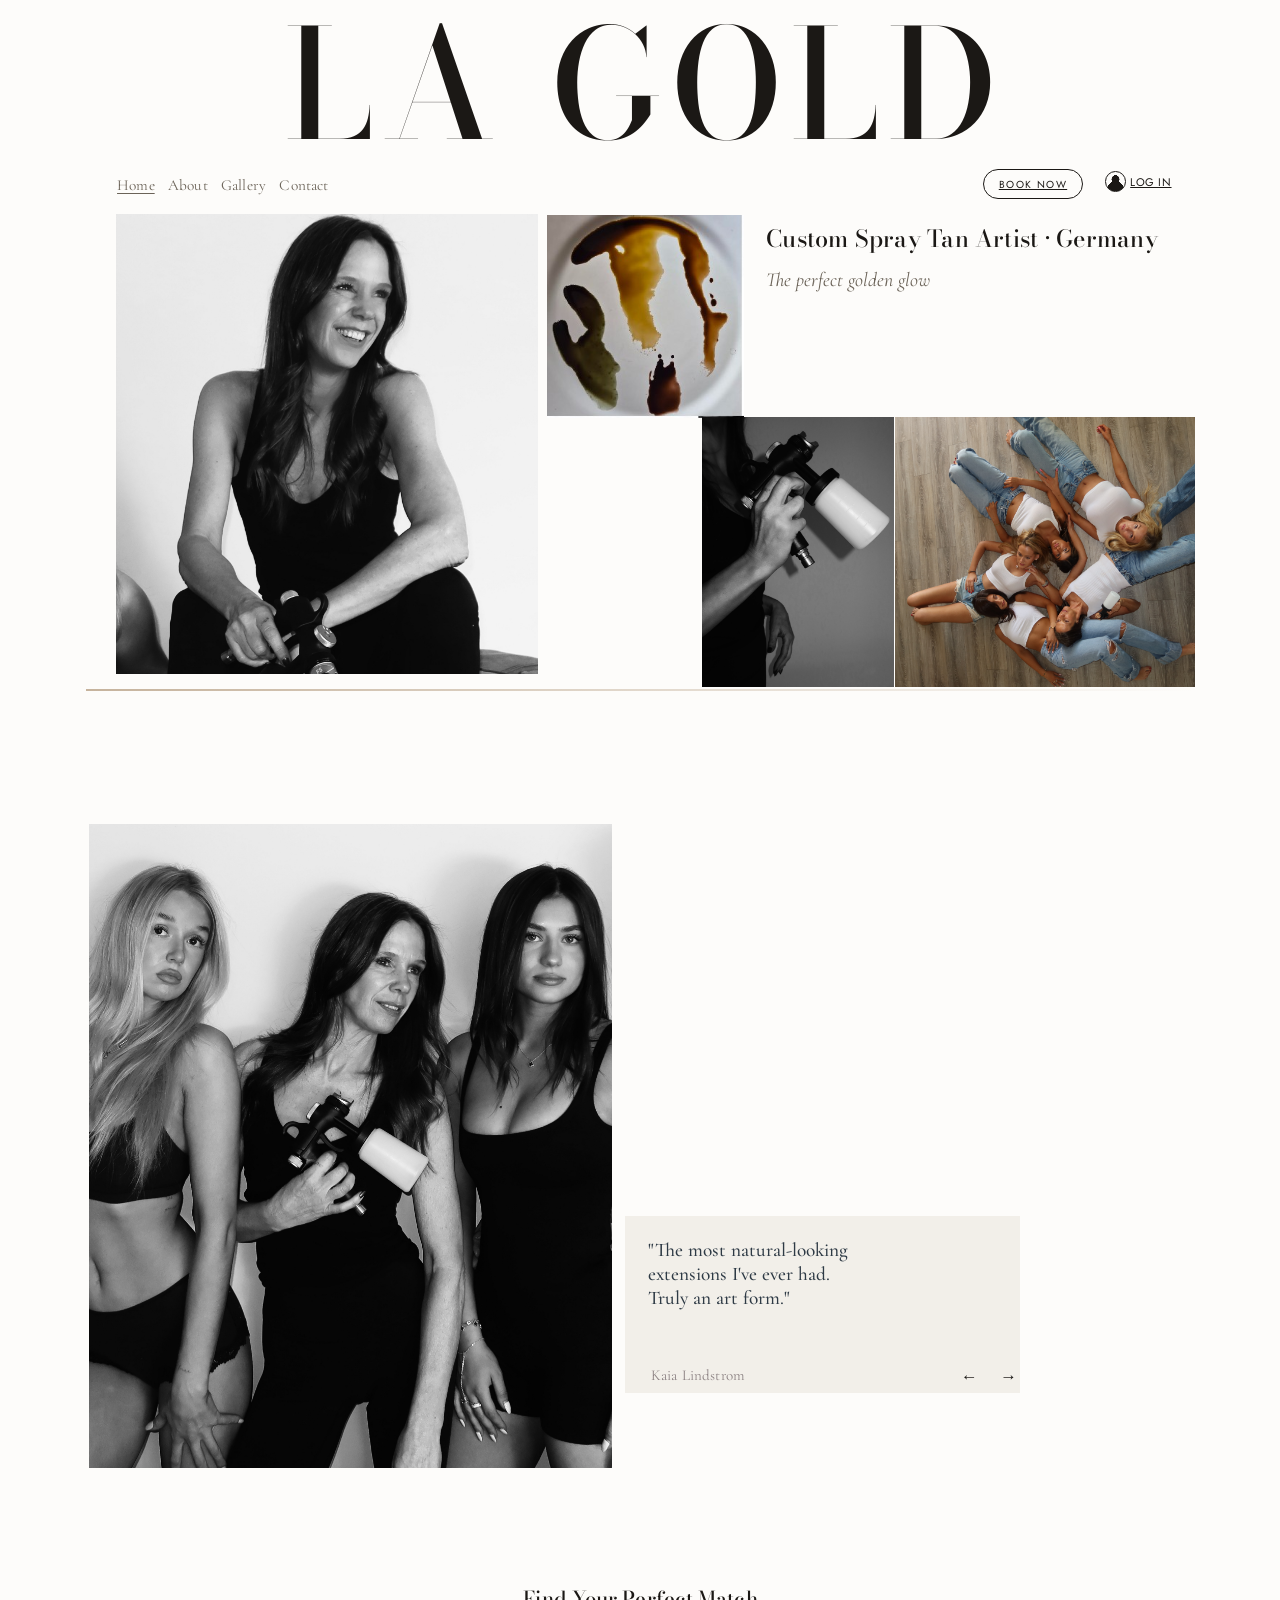
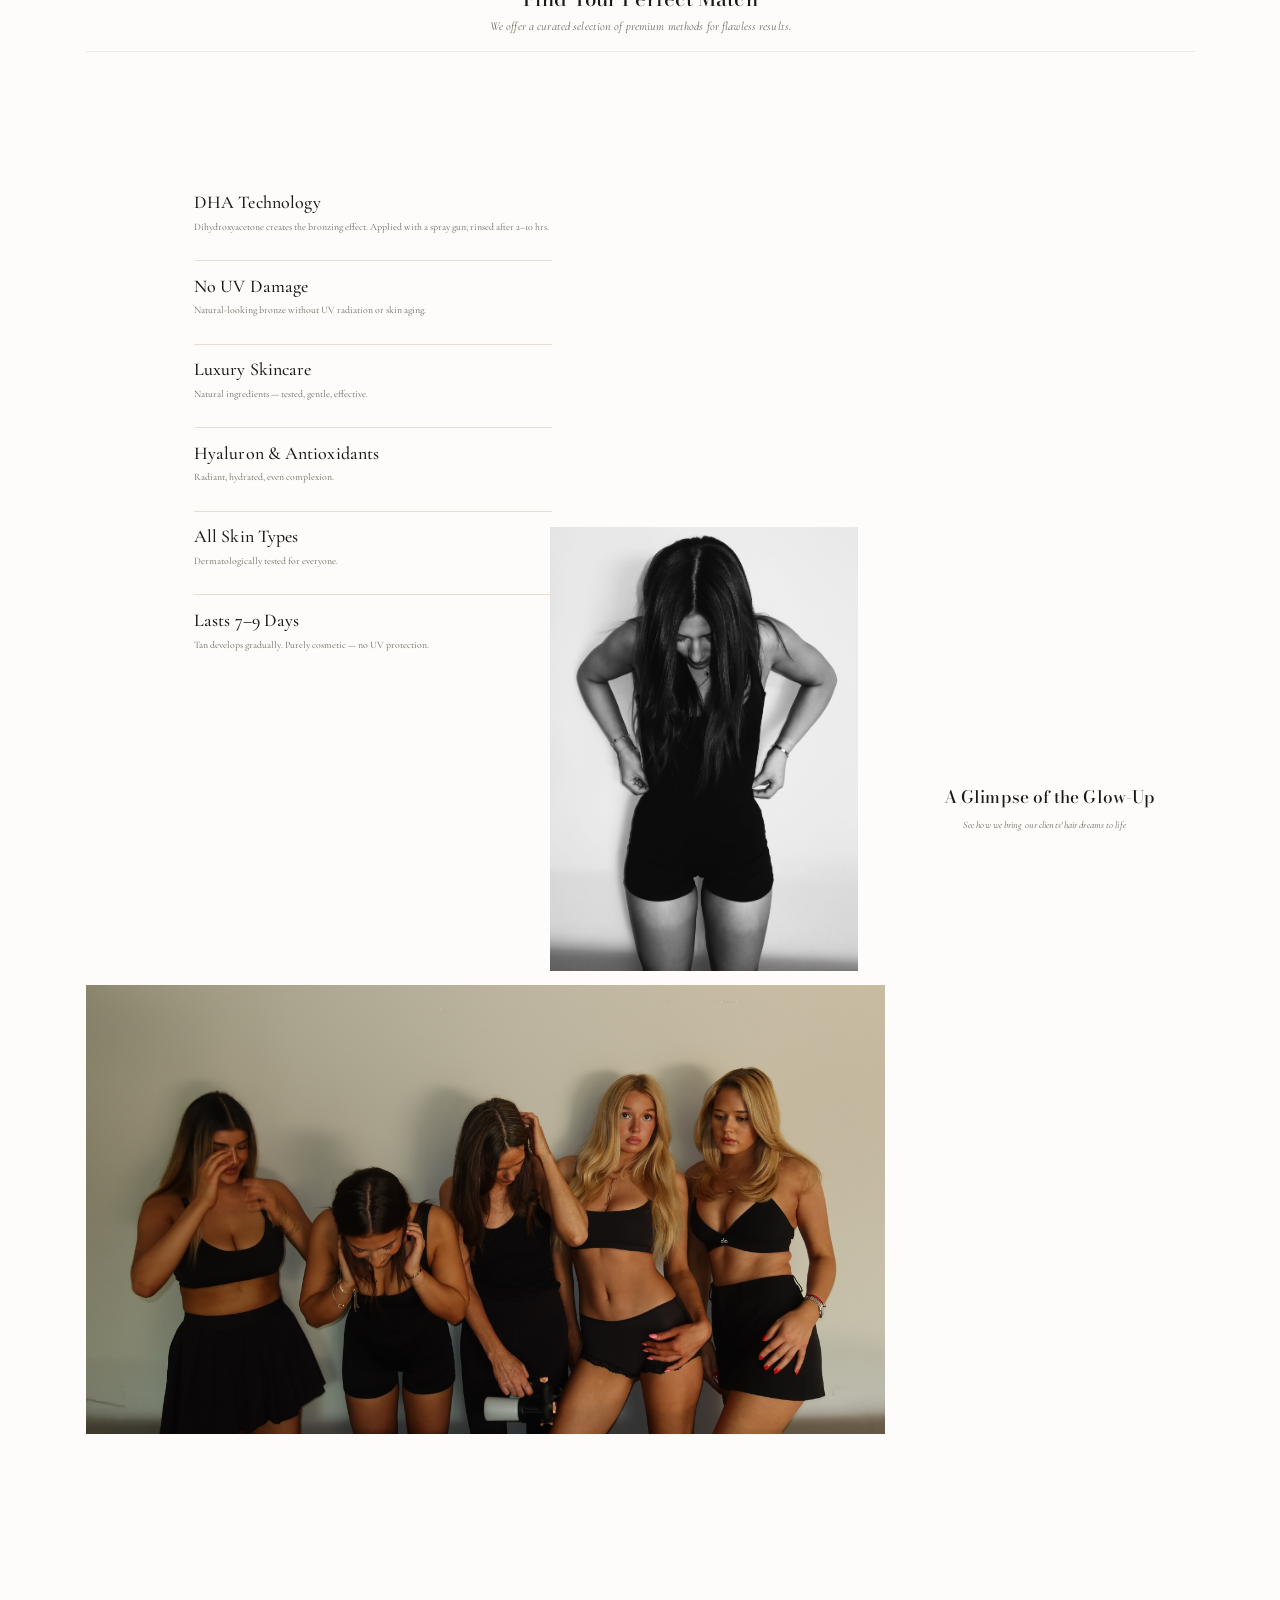
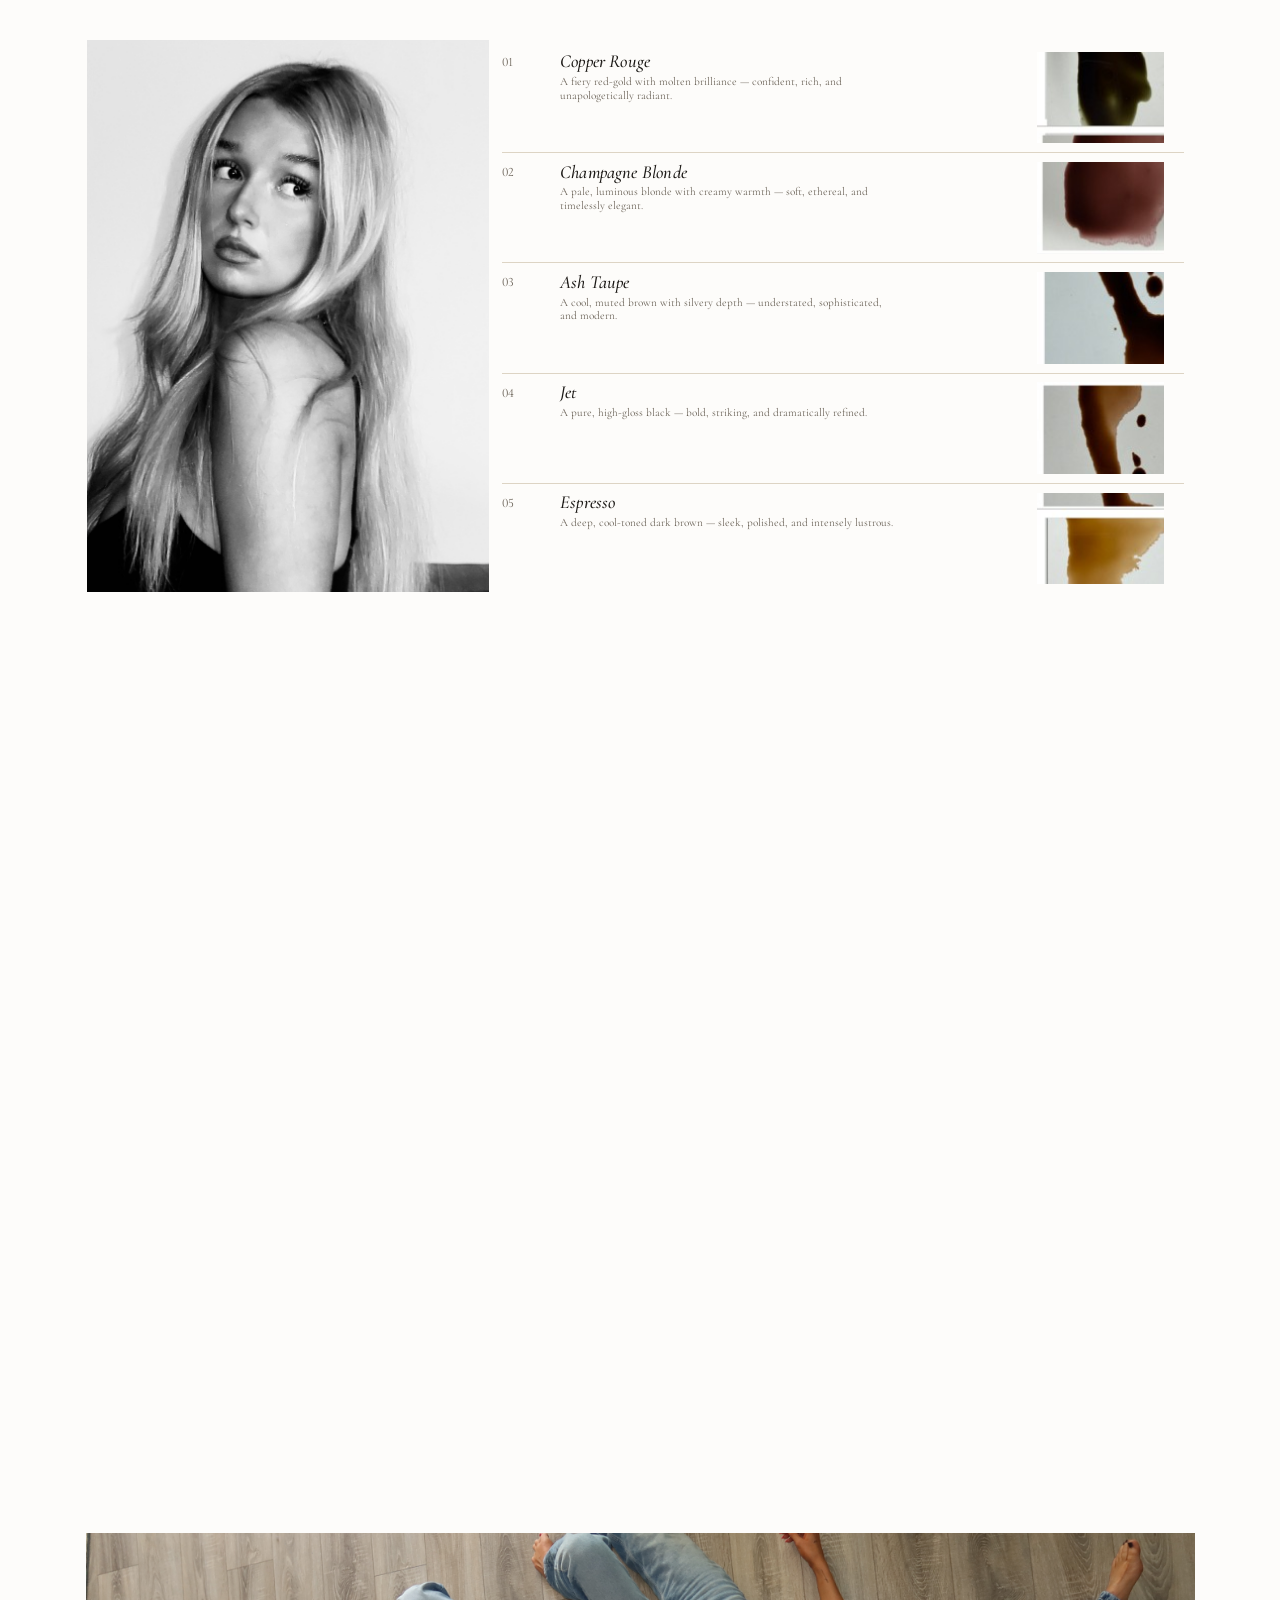
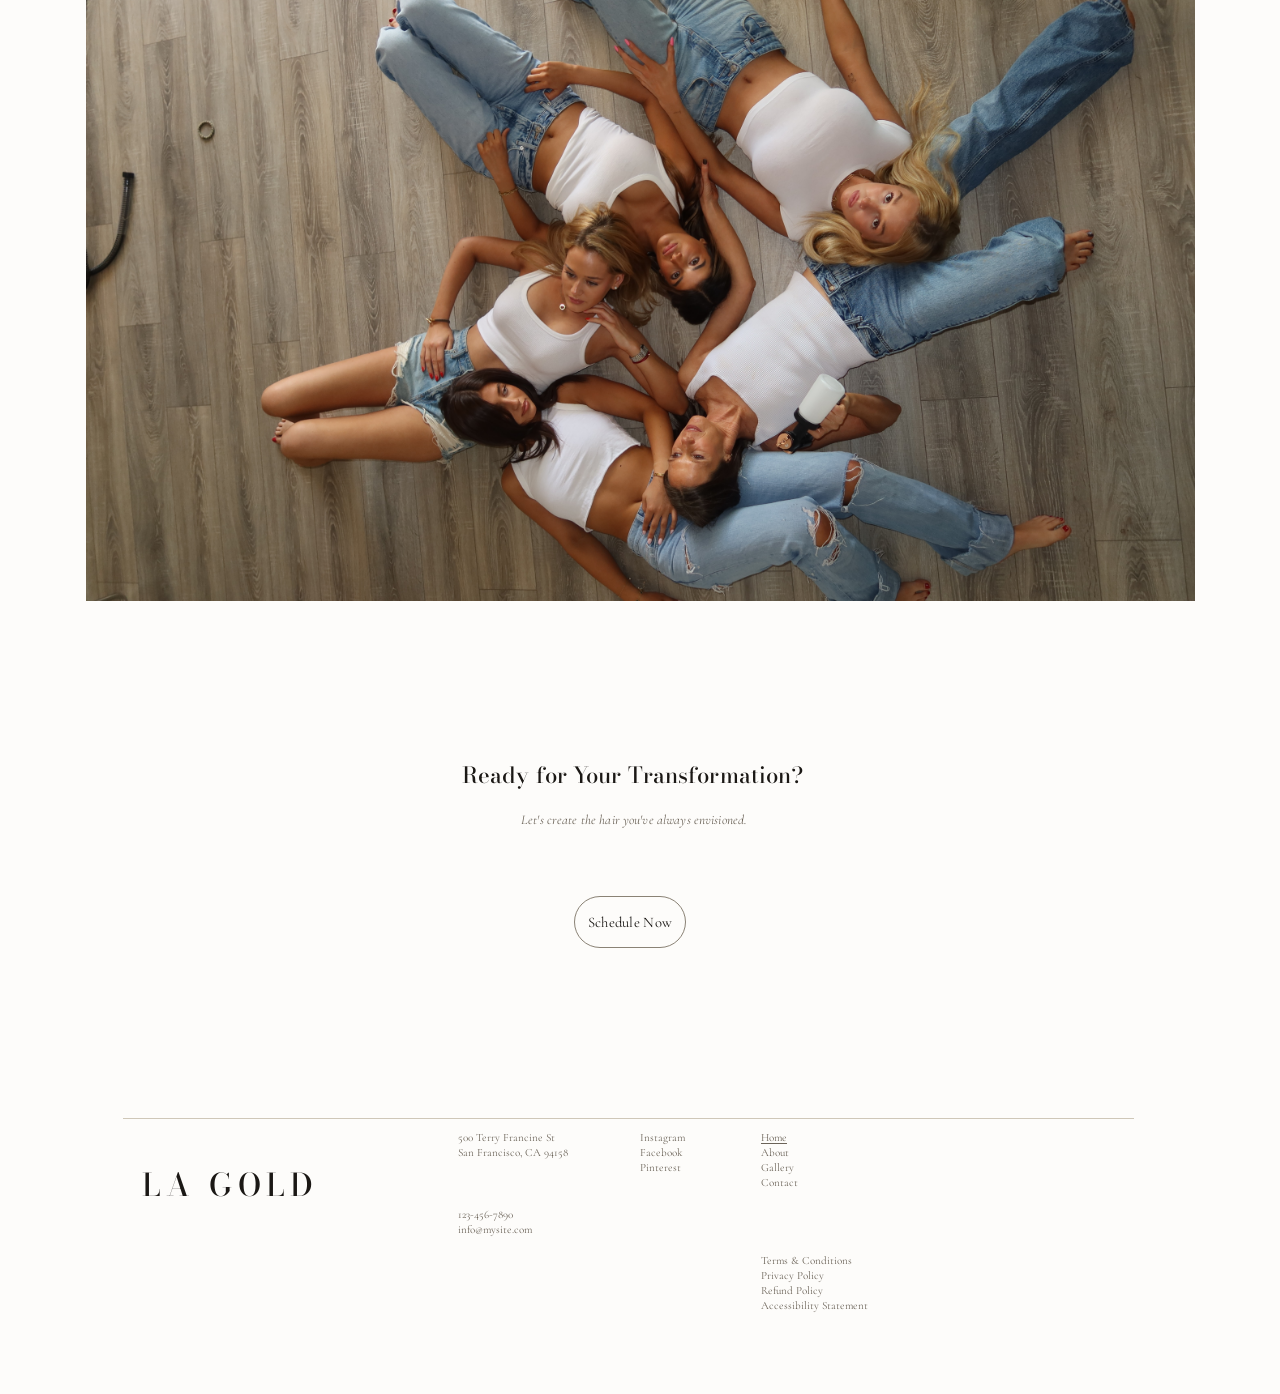
==== alive.html @ d154f18b "Add alive.html: livelier interpretation (scroll reveals, Ken-Burns, hover) Second build output along" ====
<!DOCTYPE html>
<html lang="en">
<head>
  <meta charset="UTF-8" />
  <meta name="viewport" content="width=device-width, initial-scale=1.0" />
  <title>LA GOLD</title>
  <link rel="preconnect" href="https://fonts.googleapis.com" />
  <link rel="preconnect" href="https://fonts.gstatic.com" crossorigin />
  <link href="https://fonts.googleapis.com/css2?family=Bodoni+Moda:ital,opsz,wght@0,6..96,400;0,6..96,500;1,6..96,500&family=Cormorant+Garamond:ital,wght@0,400;0,500;1,400;1,500&family=Jost:wght@300;400&display=swap" rel="stylesheet" />
  <style>
    :root{
      --paper:#fdfcfa; --ink:#1b1815; --ink-soft:#6b6358; --gold-deep:#8f6a3f;
      --rule:#e6ded0; --quote:#2e3a45; --card:#f2efe9;
      --serif:"Cormorant Garamond",Georgia,serif;
      --display:"Bodoni Moda","Didot",Georgia,serif;
      --label:"Jost","Helvetica Neue",Arial,sans-serif;
    }
    *{box-sizing:border-box;margin:0;padding:0;}
    body{ background:var(--paper); color:var(--ink); font-family:var(--serif);
      min-height:100vh; display:flex; flex-direction:column; align-items:center; }

    /* stacking wrappers */
    .screen{ width:100%; display:flex; justify-content:center; }
    .connector{ width:100%; display:flex; justify-content:center; background:var(--paper); }
    .cinner{ position:relative; width:100%; max-width:1109px; container-type:inline-size; }
    .connector .ph{
      position:absolute; display:flex; align-items:center; justify-content:center;
      background:repeating-linear-gradient(135deg,#ece5da 0 14px,#e6ddcf 14px 28px);
      border:1px dashed #bcae97; color:#9a8c74; overflow:hidden;
    }
    .connector .ph span{ font-family:var(--label); text-transform:uppercase; letter-spacing:0.2em;
      font-size:0.85cqw; text-align:center; padding:0.6em; }
    .connector .ph span::before{ content:"\2b21"; display:block; font-size:1.6cqw; margin-bottom:0.4em; color:#c2b49b; }


/* ===== s1 (home2.html) ===== */
#s1{ --paper:#fdfcfa;
      --ink:#1b1815;
      --ink-soft:#6b6358;
      --gold-deep:#8f6a3f;
      --serif:"Cormorant Garamond",Georgia,serif;
      --display:"Bodoni Moda","Didot",Georgia,serif;
      --label:"Jost","Helvetica Neue",Arial,sans-serif; }
#s1 .stage{ position:relative;
      width:100%;
      max-width:1109px;
      aspect-ratio:1109 / 691;
      background:var(--paper);
      container-type:inline-size;
      overflow:hidden; }
#s1 .logo{ position:absolute; top:1.3%; left:0; width:100%;
      text-align:center;
      font-family:var(--display); font-weight:500;
      font-size:13.65cqw; line-height:1; letter-spacing:0.06em; text-indent:0.06em; }
#s1 .nav{ position:absolute; top:25.4%; left:2.80%;
      display:flex; gap:1.2cqw;
      font-family:var(--serif);
      letter-spacing:0.01em; font-size:1.38cqw; color:var(--ink-soft); }
#s1 .nav a{ position:relative; color:inherit; text-decoration:none; }
#s1 .nav a:first-child{ text-decoration:underline; text-underline-offset:3px; }
#s1 .booknow{ position:absolute; left:80.88%; top:24.46%; width:9.02%; height:4.34%;
      display:flex; align-items:center; justify-content:center;
      border:1px solid var(--ink); border-radius:40px;
      font-family:var(--label); text-transform:uppercase; letter-spacing:0.14em;
      font-size:0.92cqw; color:var(--ink); }
#s1 .login{ position:absolute; left:91.88%; top:24.8%;
      display:flex; align-items:center; gap:0.4cqw;
      font-family:var(--label); text-transform:uppercase; letter-spacing:0.05em;
      font-size:1.0cqw; color:var(--ink); }
#s1 .login::before{ content:""; width:1.7cqw; height:1.7cqw; border-radius:50%;
      border:1px solid var(--ink); display:inline-block;
      background:radial-gradient(circle at 50% 38%, var(--ink) 0 26%, transparent 27%),
                 radial-gradient(circle at 50% 95%, var(--ink) 0 42%, transparent 43%); }
#s1 .heading{ position:absolute; left:61.32%; top:32.6%; width:34.99%; }
#s1 .heading h1{ font-family:var(--display); font-weight:500;
      font-size:2.12cqw; line-height:1.2; letter-spacing:0.01em;
      white-space:nowrap; }
#s1 .heading h1 .pin{ color:var(--ink); white-space:nowrap; }
#s1 .heading p{ font-family:var(--serif); font-style:italic; color:var(--ink-soft);
      font-size:1.78cqw; margin-top:1.3cqw; }
#s1 .ph{ position:absolute;
      display:flex; align-items:center; justify-content:center;
      background:repeating-linear-gradient(135deg,#ece5da 0 14px,#e6ddcf 14px 28px);
      border:1px dashed #bcae97; color:#9a8c74; overflow:hidden; }
#s1 .ph span{ font-family:var(--label); text-transform:uppercase; letter-spacing:0.2em;
      font-size:0.85cqw; text-align:center; padding:0.6em; }
#s1 .ph span::before{ content:"⬡"; display:block; font-size:1.6cqw; margin-bottom:0.4em; color:#c2b49b; }
#s1 .p1{ left:2.71%;  top:30.97%; width:38.05%; height:66.57%; }
#s1 .p2{ left:41.57%; top:31.11%; width:17.76%; height:29.38%; }
#s1 .p3{ left:55.55%; top:60.35%; width:17.31%; height:39.07%; }
#s1 .p4{ left:72.95%; top:60.35%; width:27.14%; height:39.07%; }
#s1 .stage::after{ content:""; position:absolute; left:0; right:0; bottom:0; height:2px;
      background:linear-gradient(90deg,var(--gold-deep),transparent);
      opacity:.5; }

/* ===== s2 (reviews.html) ===== */
#s2{ --paper:#fdfcfa;
      --ink:#1b1815;
      --ink-soft:#6b6358;
      --gold-deep:#8f6a3f;
      --quote:#2e3a45;
      --card:#f2efe9;
      --serif:"Cormorant Garamond",Georgia,serif;
      --display:"Bodoni Moda","Didot",Georgia,serif;
      --label:"Jost","Helvetica Neue",Arial,sans-serif; }
#s2 .stage{ position:relative;
      width:100%;
      max-width:1109px;
      aspect-ratio:1109 / 691;
      background:var(--paper);
      container-type:inline-size;
      overflow:hidden; }
#s2 .ph{ position:absolute;
      display:flex; align-items:center; justify-content:center;
      background:repeating-linear-gradient(135deg,#ece5da 0 14px,#e6ddcf 14px 28px);
      border:1px dashed #bcae97; color:#9a8c74; overflow:hidden; }
#s2 .ph span{ font-family:var(--label); text-transform:uppercase; letter-spacing:0.2em;
      font-size:0.85cqw; text-align:center; padding:0.6em; }
#s2 .ph span::before{ content:"⬡"; display:block; font-size:1.6cqw; margin-bottom:0.4em; color:#c2b49b; }
#s2 .pic1{ left:0.271%; top:6.223%; width:47.160%; height:93.198%; }
#s2 .heading{ position:absolute; left:74.752%; top:4.342%; width:20.83%;
      font-family:var(--display); font-weight:500;
      font-size:2.62cqw; line-height:1.02; letter-spacing:0.022em; color:var(--ink); }
#s2 .card{ position:absolute; left:48.602%; top:62.952%; width:35.618%; height:25.615%;
      background:var(--card); }
#s2 .card .quote{ position:absolute; left:5.823%; top:12.994%; width:57.215%;
      font-family:var(--serif); font-weight:500; color:var(--quote);
      font-size:1.74cqw; line-height:1.24; }
#s2 .card .author{ position:absolute; left:6.582%; top:84.746%;
      font-family:var(--serif); color:#8c8283;
      font-size:1.36cqw; letter-spacing:0.01em; }
#s2 .card .arrows{ position:absolute; left:85.063%; top:83.4%; width:14.18%;
      display:flex; justify-content:space-between; align-items:center;
      font-family:var(--label); font-weight:300; color:var(--ink);
      font-size:1.5cqw; }

/* ===== s3 (methods.html) ===== */
#s3{ --paper:#fdfcfa;
      --ink:#1b1815;
      --ink-soft:#6b6358;
      --gold-deep:#8f6a3f;
      --rule:#e6ded0;
      --serif:"Cormorant Garamond",Georgia,serif;
      --display:"Bodoni Moda","Didot",Georgia,serif;
      --label:"Jost","Helvetica Neue",Arial,sans-serif; }
#s3 .stage{ position:relative;
      width:100%;
      max-width:1109px;
      aspect-ratio:1109 / 691;
      background:var(--paper);
      container-type:inline-size;
      overflow:hidden; }
#s3 .title{ position:absolute; left:39.78%; top:4.052%; width:30%;
      text-align:center;
      font-family:var(--display); font-weight:500;
      font-size:1.85cqw; line-height:1; letter-spacing:0.005em; color:var(--ink); white-space:nowrap; }
#s3 .subtitle{ position:absolute; left:41.929%; top:8.394%; width:25.789%;
      text-align:center;
      font-family:var(--serif); font-style:italic; color:var(--ink-soft);
      font-size:1.07cqw; line-height:1; letter-spacing:0.01em; white-space:nowrap; }
#s3 .menu{ position:absolute; left:9.738%; top:20.550%; width:32.282%; height:70.043%;
      display:flex; flex-direction:column; }
#s3 .item{ flex:1; }
#s3 .item + .item{ border-top:1px solid var(--rule); padding-top:1.5cqw; }
#s3 .item h3{ font-family:var(--serif); font-weight:500; color:var(--ink);
      font-size:1.62cqw; line-height:1; letter-spacing:0.005em; }
#s3 .item p{ font-family:var(--serif); color:var(--ink-soft);
      font-size:0.89cqw; line-height:1; margin-top:0.95cqw; white-space:nowrap; }
#s3 .ph{ position:absolute;
      display:flex; align-items:center; justify-content:center;
      background:repeating-linear-gradient(135deg,#ece5da 0 14px,#e6ddcf 14px 28px);
      border:1px dashed #bcae97; color:#9a8c74; overflow:hidden; }
#s3 .ph span{ font-family:var(--label); text-transform:uppercase; letter-spacing:0.2em;
      font-size:0.85cqw; text-align:center; padding:0.6em; }
#s3 .ph span::before{ content:"⬡"; display:block; font-size:1.6cqw; margin-bottom:0.4em; color:#c2b49b; }
#s3 .pic{ left:41.840%; top:68.741%; width:27.773%; height:31.259%; }

/* ===== s4 (glimpse.html) ===== */
#s4{ --paper:#fdfcfa;
      --ink:#1b1815;
      --ink-soft:#6b6358;
      --gold-deep:#8f6a3f;
      --serif:"Cormorant Garamond",Georgia,serif;
      --display:"Bodoni Moda","Didot",Georgia,serif;
      --label:"Jost","Helvetica Neue",Arial,sans-serif; }
#s4 .stage{ position:relative;
      width:100%;
      max-width:1109px;
      aspect-ratio:1109 / 691;
      background:var(--paper);
      container-type:inline-size;
      overflow:hidden; }
#s4 .ph{ position:absolute;
      display:flex; align-items:center; justify-content:center;
      background:repeating-linear-gradient(135deg,#ece5da 0 14px,#e6ddcf 14px 28px);
      border:1px dashed #bcae97; color:#9a8c74; overflow:hidden; }
#s4 .ph span{ font-family:var(--label); text-transform:uppercase; letter-spacing:0.2em;
      font-size:0.85cqw; text-align:center; padding:0.6em; }
#s4 .ph span::before{ content:"⬡"; display:block; font-size:1.6cqw; margin-bottom:0.4em; color:#c2b49b; }
#s4 .pic-top{ left:45.717%; top:0%; width:26.781%; height:32.996%; }
#s4 .pic-big{ left:0%; top:35.022%; width:72.047%; height:64.978%; }
#s4 .title{ position:absolute; left:77.367%; top:6.657%;
      font-family:var(--display); font-weight:500; color:var(--ink);
      font-size:1.55cqw; line-height:1; letter-spacing:0.005em; white-space:nowrap; }
#s4 .subtitle{ position:absolute; left:79.08%; top:11.288%;
      font-family:var(--serif); font-style:italic; color:var(--ink-soft);
      font-size:0.88cqw; line-height:1; letter-spacing:0.01em; white-space:nowrap; }

/* ===== s5 (colors.html) ===== */
#s5{ --paper:#fdfcfa;
      --ink:#1b1815;
      --ink-soft:#6b6358;
      --gold-deep:#8f6a3f;
      --rule:#ddd4c4;
      --serif:"Cormorant Garamond",Georgia,serif;
      --display:"Bodoni Moda","Didot",Georgia,serif;
      --label:"Jost","Helvetica Neue",Arial,sans-serif; }
#s5 .stage{ position:relative;
      width:100%;
      max-width:1109px;
      aspect-ratio:1109 / 691;
      background:var(--paper);
      container-type:inline-size;
      overflow:hidden; }
#s5 .ph{ position:absolute;
      display:flex; align-items:center; justify-content:center;
      background:repeating-linear-gradient(135deg,#ece5da 0 14px,#e6ddcf 14px 28px);
      border:1px dashed #bcae97; color:#9a8c74; overflow:hidden; }
#s5 .ph span{ font-family:var(--label); text-transform:uppercase; letter-spacing:0.2em;
      font-size:0.85cqw; text-align:center; padding:0.6em; }
#s5 .ph span::before{ content:"⬡"; display:block; font-size:1.6cqw; margin-bottom:0.4em; color:#c2b49b; }
#s5 .title{ position:absolute; left:39.78%; top:4.052%; width:30%;
      text-align:center;
      font-family:var(--display); font-weight:500;
      font-size:1.85cqw; line-height:1; letter-spacing:0.005em; color:var(--ink); white-space:nowrap; }
#s5 .subtitle{ position:absolute; left:41.929%; top:8.394%; width:25.789%;
      text-align:center;
      font-family:var(--serif); font-style:italic; color:var(--ink-soft);
      font-size:1.07cqw; line-height:1; letter-spacing:0.01em; white-space:nowrap; }
#s5 .pic1{ left:0.090%; top:15.051%; width:36.249%; height:79.884%; }
#s5 .textblock{ position:absolute; left:37.511%; top:15.485%; width:61.497%; height:79.595%;
      overflow:hidden; }
#s5 .list{ position:absolute; left:0; top:0; width:100%; height:100%;
      display:flex; flex-direction:column; }
#s5 .row{ flex:1; position:relative;
      border-top:1px solid var(--rule);
      padding-top:1.0cqw; }
#s5 .row:first-child{ border-top:0; }
#s5 .rnum{ position:absolute; left:0; top:1.0cqw;
      font-family:var(--serif); font-feature-settings:"lnum" 1; color:var(--ink-soft);
      font-size:1.16cqw; letter-spacing:0.04em; }
#s5 .rname{ position:absolute; left:8.5%; top:0.85cqw;
      font-family:var(--serif); font-style:italic; font-weight:500; color:var(--ink);
      font-size:1.66cqw; line-height:1; letter-spacing:0.01em; }
#s5 .rdesc{ position:absolute; left:8.5%; top:2.9cqw; width:50%;
      font-family:var(--serif); color:var(--ink-soft);
      font-size:1.02cqw; line-height:1.22; }
#s5 .rswatch{ left:78.5%; top:8%; width:18.5%; height:84%;
      border:1px dashed #bcae97; }
#s5 .rswatch span{ font-size:0.7cqw; }

/* ===== s6 (pricing.html) ===== */
#s6{ --paper:#fdfcfa;
      --ink:#1b1815;
      --ink-soft:#6b6358;
      --gold-deep:#8f6a3f;
      --rule:#d8cfc0;
      --serif:"Cormorant Garamond",Georgia,serif;
      --display:"Bodoni Moda","Didot",Georgia,serif;
      --label:"Jost","Helvetica Neue",Arial,sans-serif; }
#s6 .stage{ position:relative;
      width:100%;
      max-width:1109px;
      aspect-ratio:1109 / 691;
      background:var(--paper);
      container-type:inline-size;
      overflow:hidden; }
#s6 .title{ position:absolute; left:39.78%; top:4.052%; width:30%;
      text-align:center;
      font-family:var(--display); font-weight:500;
      font-size:1.85cqw; line-height:1; letter-spacing:0.005em; color:var(--ink); white-space:nowrap; }
#s6 .subtitle{ position:absolute; left:41.929%; top:8.394%; width:25.789%;
      text-align:center;
      font-family:var(--serif); font-style:italic; color:var(--ink-soft);
      font-size:1.07cqw; line-height:1; letter-spacing:0.01em; white-space:nowrap; }
#s6 .menu{ position:absolute; left:6.583%; top:20.984%; width:32.462%; height:43.706%;
      display:flex; flex-direction:column; }
#s6 .mitem{ flex:1; position:relative;
      border-top:1px dashed var(--rule);
      padding-top:0.7cqw; }
#s6 .mitem:first-child{ border-top:0; padding-top:0; }
#s6 .mitem .name{ font-family:var(--serif); color:var(--ink);
      font-size:1.18cqw; line-height:1; letter-spacing:0.005em; }
#s6 .mitem .sub{ font-family:var(--serif); color:#a99e8c;
      font-size:0.82cqw; line-height:1; margin-top:0.55cqw; }
#s6 .mitem .price{ position:absolute; right:0; top:0.7cqw;
      font-family:var(--serif); color:var(--ink);
      font-size:1.18cqw; line-height:1; letter-spacing:0.01em; }
#s6 .mitem:first-child .price{ top:0; }
#s6 .ph{ position:absolute;
      display:flex; align-items:center; justify-content:center;
      background:repeating-linear-gradient(135deg,#ece5da 0 14px,#e6ddcf 14px 28px);
      border:1px dashed #bcae97; color:#9a8c74; overflow:hidden; }
#s6 .ph span{ font-family:var(--label); text-transform:uppercase; letter-spacing:0.2em;
      font-size:0.85cqw; text-align:center; padding:0.6em; }
#s6 .ph span::before{ content:"⬡"; display:block; font-size:1.6cqw; margin-bottom:0.4em; color:#c2b49b; }
#s6 .pic2{ left:43.823%; top:20.260%; width:33.543%; height:47.467%; }

/* ===== s7 (group.html) ===== */
#s7{ --paper:#fdfcfa;
      --ink:#1b1815;
      --ink-soft:#6b6358;
      --gold-deep:#8f6a3f;
      --serif:"Cormorant Garamond",Georgia,serif;
      --display:"Bodoni Moda","Didot",Georgia,serif;
      --label:"Jost","Helvetica Neue",Arial,sans-serif; }
#s7 .stage{ position:relative;
      width:100%;
      max-width:1109px;
      aspect-ratio:1109 / 691;
      background:var(--paper);
      container-type:inline-size;
      overflow:hidden; }
#s7 .ph{ position:absolute;
      display:flex; align-items:center; justify-content:center;
      background:repeating-linear-gradient(135deg,#ece5da 0 14px,#e6ddcf 14px 28px);
      border:1px dashed #bcae97; color:#9a8c74; overflow:hidden; }
#s7 .ph span{ font-family:var(--label); text-transform:uppercase; letter-spacing:0.2em;
      font-size:0.85cqw; text-align:center; padding:0.6em; }
#s7 .ph span::before{ content:"⬡"; display:block; font-size:1.6cqw; margin-bottom:0.4em; color:#c2b49b; }
#s7 .pic1{ left:0%; top:3.329%; width:100%; height:96.671%; }

/* ===== s8 (cta-footer.html) ===== */
#s8{ --paper:#fdfcfa;
      --ink:#1b1815;
      --ink-soft:#6b6358;
      --gold-deep:#8f6a3f;
      --rule:#cfc7b8;
      --serif:"Cormorant Garamond",Georgia,serif;
      --display:"Bodoni Moda","Didot",Georgia,serif;
      --label:"Jost","Helvetica Neue",Arial,sans-serif; }
#s8 .stage{ position:relative;
      width:100%;
      max-width:1109px;
      aspect-ratio:1109 / 691;
      background:var(--paper);
      container-type:inline-size;
      overflow:hidden; }
#s8 .title{ position:absolute; left:33.905%; top:8.9%; width:30.298%;
      text-align:center;
      font-family:var(--display); font-weight:500;
      font-size:2.0cqw; line-height:1; letter-spacing:0.005em; color:var(--ink); white-space:nowrap; }
#s8 .subtitle{ position:absolute; left:39.224%; top:16.064%; width:19.387%;
      text-align:center;
      font-family:var(--serif); font-style:italic; color:var(--ink-soft);
      font-size:1.2cqw; line-height:1; letter-spacing:0.01em; white-space:nowrap; }
#s8 .btn{ position:absolute; left:44.003%; top:27.931%; width:10.099%; height:7.525%;
      display:flex; align-items:center; justify-content:center;
      border:1px solid #8a8275; border-radius:6cqw;
      font-family:var(--serif); color:var(--ink); font-size:1.32cqw; letter-spacing:0.02em; }
#s8 .line{ position:absolute; left:3.336%; top:59.99%; width:91.163%; height:1px;
      background:var(--rule); }
#s8 .logo{ position:absolute; left:5.050%; top:67.583%; width:15.329%;
      font-family:var(--display); font-weight:500; color:var(--ink);
      font-size:2.82cqw; letter-spacing:0.18em; line-height:1; white-space:nowrap; }
#s8 .footer{ position:absolute; left:33.544%; top:61.939%; width:36.429%; height:26.628%;
      font-family:var(--serif); color:var(--ink-soft); font-size:1.0cqw; line-height:1.34; }
#s8 .footer .blk{ position:absolute; }
#s8 .footer a{ color:inherit; text-decoration:none; }
#s8 .footer .b-addr{ left:0; top:0; white-space:nowrap; }
#s8 .footer .b-contact{ left:0; top:42%; white-space:nowrap; }
#s8 .footer .b-social{ left:45%; top:0; }
#s8 .footer .b-nav{ left:75%; top:0; }
#s8 .footer .b-legal{ left:75%; top:67%; white-space:nowrap; }
#s8 .footer .cur{ text-decoration:underline; text-underline-offset:2px; }

    /* ---- photo joins (assembled-site only; original screens untouched) ---- */
    /* The Seam: methods' top-half photo + glimpse's lower-half photo -> one portrait */
    #s3 .pic{ border-bottom:0; }
    #s4 .pic-top{ left:41.840%; width:27.773%; border-top:0; }
    /* The Reveal: glimpse big photo flows past its bottom edge */
    #s4 .pic-big{ border-bottom:0; }

    /* ---- Unified sticky section title (methods -> pricing) ---- */
    /* the three duplicate per-screen titles are suppressed; one sticky title rides the band */
    #s3 .title, #s3 .subtitle,
    #s5 .title, #s5 .subtitle,
    #s6 .title, #s6 .subtitle{ display:none; }

    .titleband{ position:relative; width:100%; display:flex; flex-direction:column; align-items:center; }
    .bandtitle{
      position:sticky; top:0; z-index:30;
      width:100%; max-width:1109px;
      container-type:inline-size;
      background:var(--paper);
      text-align:center;
      padding-top:2.2cqw; padding-bottom:1.4cqw;
      border-bottom:1px solid rgba(27,24,21,0.07);
    }
    .bandtitle .bt-title{
      font-family:var(--display); font-weight:500;
      font-size:1.85cqw; line-height:1; letter-spacing:0.005em; color:var(--ink);
    }
    .bandtitle .bt-sub{
      font-family:var(--serif); font-style:italic; color:var(--ink-soft);
      font-size:1.07cqw; line-height:1; letter-spacing:0.01em; margin-top:1.0cqw;
    }


    /* ============ alive interpretation (motion layer) ============ */
    body.alive{ scroll-behavior:smooth; }

    /* scroll reveal: everything fades up as it enters view */
    body.alive .rv{ opacity:0; transition:opacity 1s ease, transform 1s cubic-bezier(.22,.61,.36,1); }
    body.alive .rv.up{ transform:translateY(26px); }
    body.alive .rv.in{ opacity:1; transform:none; }

    /* slow Ken-Burns drift on the big feature photographs (scale>1 so the
       cover image always overflows its box -- no edge gaps while it moves) */
    body.alive #s1 .p1, body.alive #s2 .pic1, body.alive #s4 .pic-big,
    body.alive #s5 .pic1, body.alive #s6 .pic2, body.alive #s7 .pic1{
      animation: aliveKB 26s ease-in-out infinite alternate;
    }
    @keyframes aliveKB{
      from{ transform:scale(1.05) translate(-1.2%, -1.0%); }
      to  { transform:scale(1.08) translate(1.2%, 1.2%); }
    }

    /* hero logo breathes in on load */
    body.alive #s1 .logo{ animation: aliveRise 1.4s cubic-bezier(.22,.61,.36,1) both; }
    @keyframes aliveRise{ from{opacity:0; letter-spacing:0.18em;} to{opacity:1;} }

    /* photographs warm slightly on hover */
    body.alive .ph{ transition:filter .6s ease, box-shadow .6s ease; }
    body.alive .screen .ph:hover{ filter:brightness(1.05) contrast(1.02);
      box-shadow:0 12px 44px rgba(27,24,21,.18); }

    @media (prefers-reduced-motion: reduce){
      body.alive .rv{ opacity:1 !important; transform:none !important; transition:none; }
      body.alive [style*="background-image"], body.alive .p1, body.alive .pic1,
      body.alive .pic-big, body.alive .pic2, body.alive .logo{ animation:none !important; }
    }
  </style>
</head>
<body class="alive">
  <section class="screen" id="s1">
<div class="stage">
    <div class="logo">LA&nbsp;GOLD</div>

    <nav class="nav">
      <a href="#">Home</a>
      <a href="#">About</a>
      <a href="#">Gallery</a>
      <a href="#">Contact</a>
    </nav>

    <a class="booknow" href="#">Book Now</a>
    <a class="login" href="#">Log In</a>

    <div class="heading">
      <h1>Custom Spray Tan Artist <span class="pin">· Germany</span></h1>
      <p>The perfect golden glow</p>
    </div>

    <div class="ph p1" style="background-image:url('assets/home-portrait.jpg');background-size:cover;background-position:center;border:0;"></div>
    <div class="ph p2" style="background-image:url('assets/home-swatch.jpg');background-size:cover;background-position:center;border:0;"></div>
    <div class="ph p3" style="background-image:url('assets/home-airbrush.jpg');background-size:cover;background-position:center;border:0;"></div>
    <div class="ph p4" style="background-image:url('assets/home-group.jpg');background-size:cover;background-position:center;border:0;"></div>
  </div>
  </section>
  <!-- connector: The Drop-In -->
  <section class="connector" id="c1" data-name="The Drop-In"><div class="cinner" style="height:7cqw"></div></section>
  <section class="screen" id="s2">
<div class="stage">

    <!-- Picture 1 -->
    <div class="ph pic1" style="background-image:url('assets/reviews-community.jpg');background-size:cover;background-position:center;border:0;"></div>

    <!-- Heading -->
    <h2 class="heading">Words from Our Community</h2>

    <!-- Testimonial card with nested children -->
    <div class="card">
      <p class="quote">"The most natural-looking extensions I've ever had. Truly an art form."</p>
      <div class="author">Kaia Lindstrom</div>
      <div class="arrows"><span>&larr;</span><span>&rarr;</span></div>
    </div>

  </div>
  </section>
  <!-- connector: The Turn -->
  <section class="connector" id="c2" data-name="The Turn"><div class="cinner" style="height:7cqw"></div></section>
  <!-- unified sticky section title: methods -> pricing -->
  <div class="titleband">
  <div class="bandtitle">
    <h2 class="bt-title">Find Your Perfect Match</h2>
    <p class="bt-sub">We offer a curated selection of premium methods for flawless results.</p>
  </div>
  <section class="screen" id="s3">
<div class="stage">

    <h2 class="title">Find Your Perfect Match</h2>
    <p class="subtitle">We offer a curated selection of premium methods for flawless results.</p>

    <div class="menu">
      <div class="item">
        <h3>DHA Technology</h3>
        <p>Dihydroxyacetone creates the bronzing effect. Applied with a spray gun; rinsed after 2–10 hrs.</p>
      </div>
      <div class="item">
        <h3>No UV Damage</h3>
        <p>Natural-looking bronze without UV radiation or skin aging.</p>
      </div>
      <div class="item">
        <h3>Luxury Skincare</h3>
        <p>Natural ingredients — tested, gentle, effective.</p>
      </div>
      <div class="item">
        <h3>Hyaluron &amp; Antioxidants</h3>
        <p>Radiant, hydrated, even complexion.</p>
      </div>
      <div class="item">
        <h3>All Skin Types</h3>
        <p>Dermatologically tested for everyone.</p>
      </div>
      <div class="item">
        <h3>Lasts 7–9 Days</h3>
        <p>Tan develops gradually. Purely cosmetic — no UV protection.</p>
      </div>
    </div>

    <div class="ph pic" style="background-image:url('assets/methods-bronzed.jpg');background-size:cover;background-position:center;border:0;"></div>

  </div>
  </section>
  <!-- connector: The Seam (methods ↔ glimpse photo join) -->
  <section class="connector" id="c3" data-name="The Seam"></section>
  <section class="screen" id="s4">
<div class="stage">

    <div class="ph pic-top" style="background-image:url('assets/glimpse-studio.jpg');background-size:cover;background-position:center;border:0;"></div>
    <div class="ph pic-big" style="background-image:url('assets/glimpse-group.jpg');background-size:cover;background-position:center;border:0;"></div>

    <h2 class="title">A Glimpse of the Glow-Up</h2>
    <p class="subtitle">See how we bring our clients' hair dreams to life</p>

  </div>
  </section>
  <!-- connector: The Reveal -->
  <section class="connector" id="c4" data-name="The Reveal"><div class="cinner" style="height:8cqw"></div></section>
  <section class="screen" id="s5">
<div class="stage">

    <!-- top header -->
    <h2 class="title">Find Your Perfect Match</h2>
    <p class="subtitle">We offer a curated selection of premium methods for flawless results.</p>

    <!-- Picture 1 -->
    <div class="ph pic1" style="background-image:url('assets/colors-portrait.jpg');background-size:cover;background-position:center;border:0;"></div>

    <!-- text block: the shade list -->
    <div class="textblock">
      <div class="list">

        <!-- 01 — clipped at top; only its last line shows -->
        <div class="row r01">
          <div class="rnum">01</div>
          <div class="rname">Copper Rouge</div>
          <div class="rdesc">A fiery red-gold with molten brilliance —
            confident, rich, and unapologetically radiant.</div>
          <div class="ph rswatch" style="background-image:url('assets/colors-swatch01.jpg');background-size:cover;background-position:center;border:0;"></div>
        </div>

        <div class="row">
          <div class="rnum">02</div>
          <div class="rname">Champagne Blonde</div>
          <div class="rdesc">A pale, luminous blonde with creamy warmth —
            soft, ethereal, and timelessly elegant.</div>
          <div class="ph rswatch" style="background-image:url('assets/colors-swatch02.jpg');background-size:cover;background-position:center;border:0;"></div>
        </div>

        <div class="row">
          <div class="rnum">03</div>
          <div class="rname">Ash Taupe</div>
          <div class="rdesc">A cool, muted brown with silvery depth —
            understated, sophisticated, and modern.</div>
          <div class="ph rswatch" style="background-image:url('assets/colors-swatch03.jpg');background-size:cover;background-position:center;border:0;"></div>
        </div>

        <div class="row">
          <div class="rnum">04</div>
          <div class="rname">Jet</div>
          <div class="rdesc">A pure, high-gloss black — bold, striking, and
            dramatically refined.</div>
          <div class="ph rswatch" style="background-image:url('assets/colors-swatch04.jpg');background-size:cover;background-position:center;border:0;"></div>
        </div>

        <div class="row">
          <div class="rnum">05</div>
          <div class="rname">Espresso</div>
          <div class="rdesc">A deep, cool-toned dark brown — sleek, polished, and
            intensely lustrous.</div>
          <div class="ph rswatch" style="background-image:url('assets/colors-swatch05.jpg');background-size:cover;background-position:center;border:0;"></div>
        </div>

      </div>
    </div>

  </div>
  </section>
  <!-- connector: The Ledger -->
  <section class="connector" id="c5" data-name="The Ledger"><div class="cinner" style="height:7cqw"></div></section>
  <section class="screen" id="s6">
<div class="stage">

    <!-- top header -->
    <h2 class="title">Find Your Perfect Match</h2>
    <p class="subtitle">We offer a curated selection of premium methods for flawless results.</p>

    <!-- manu : price list -->
    <div class="menu">
      <div class="mitem">
        <div class="name">Spraytan, full body custom made</div>
        <div class="sub">10 min.</div>
        <div class="price">70 €</div>
      </div>
      <div class="mitem">
        <div class="name">add on fragrance drops</div>
        <div class="sub">5 min.</div>
        <div class="price">5 €</div>
      </div>
      <div class="mitem">
        <div class="name">pre tanning, PH balancing spray</div>
        <div class="sub">10 min.</div>
        <div class="price">15 €</div>
      </div>
      <div class="mitem">
        <div class="name">post tanning hydration setting spray</div>
        <div class="sub">10 min.</div>
        <div class="price">15 €</div>
      </div>
      <div class="mitem">
        <div class="name">package: pre and post spray</div>
        <div class="sub">20 min.</div>
        <div class="price">20 €</div>
      </div>
      <div class="mitem">
        <div class="name">Gutschein Full Body custommade spraytan</div>
        <div class="price">70 €</div>
      </div>
    </div>

    <!-- Picture 2 -->
    <div class="ph pic2" style="background-image:url('assets/pricing-custom.jpg');background-size:cover;background-position:center;border:0;"></div>

  </div>
  </section>
  </div><!-- /titleband -->
  <!-- connector: The Gather -->
  <section class="connector" id="c6" data-name="The Gather"><div class="cinner" style="height:8cqw"></div></section>
  <section class="screen" id="s7">
<div class="stage">

    <!-- Picture 1 -->
    <div class="ph pic1" style="background-image:url('assets/group-squad.jpg');background-size:cover;background-position:center;border:0;"></div>

  </div>
  </section>
  <!-- connector: The Close -->
  <section class="connector" id="c7" data-name="The Close"><div class="cinner" style="height:8cqw"></div></section>
  <section class="screen" id="s8">
<div class="stage">

    <!-- CTA -->
    <h2 class="title">Ready for Your Transformation?</h2>
    <p class="subtitle">Let's create the hair you've always envisioned.</p>
    <div class="btn">Schedule Now</div>

    <!-- divider -->
    <div class="line"></div>

    <!-- logo -->
    <div class="logo">LA&nbsp;GOLD</div>

    <!-- footer columns -->
    <div class="footer">
      <div class="blk b-addr">500 Terry Francine St<br>San Francisco, CA 94158</div>
      <div class="blk b-contact">123-456-7890<br>info@mysite.com</div>
      <div class="blk b-social">Instagram<br>Facebook<br>Pinterest</div>
      <div class="blk b-nav"><a class="cur" href="#">Home</a><br>About<br>Gallery<br>Contact</div>
      <div class="blk b-legal">Terms &amp; Conditions<br>Privacy Policy<br>Refund Policy<br>Accessibility Statement</div>
    </div>

  </div>
  </section>
  <script>
  (function(){
    var mq = window.matchMedia('(prefers-reduced-motion: reduce)');
    if (mq.matches) return;
    // reveal every stage child + the sticky band title as it scrolls into view
    var targets = document.querySelectorAll('.screen .stage > *, .bandtitle');
    var io = new IntersectionObserver(function(entries){
      entries.forEach(function(e){
        if(e.isIntersecting){ e.target.classList.add('in'); io.unobserve(e.target); }
      });
    }, { threshold: 0.12, rootMargin: '0px 0px -8% 0px' });
    targets.forEach(function(el, i){
      el.classList.add('rv');
      // photos fade only (they carry the Ken-Burns transform); text also rises
      var bg = el.style && el.style.backgroundImage;
      if(!(el.classList.contains('ph') || bg)) el.classList.add('up');
      // gentle stagger within each screen
      var stage = el.closest('.stage');
      var sibs = stage ? Array.prototype.indexOf.call(stage.children, el) : i;
      el.style.transitionDelay = (Math.max(0, sibs) % 8 * 70) + 'ms';
      io.observe(el);
    });
  })();
  </script>
</body>
</html>
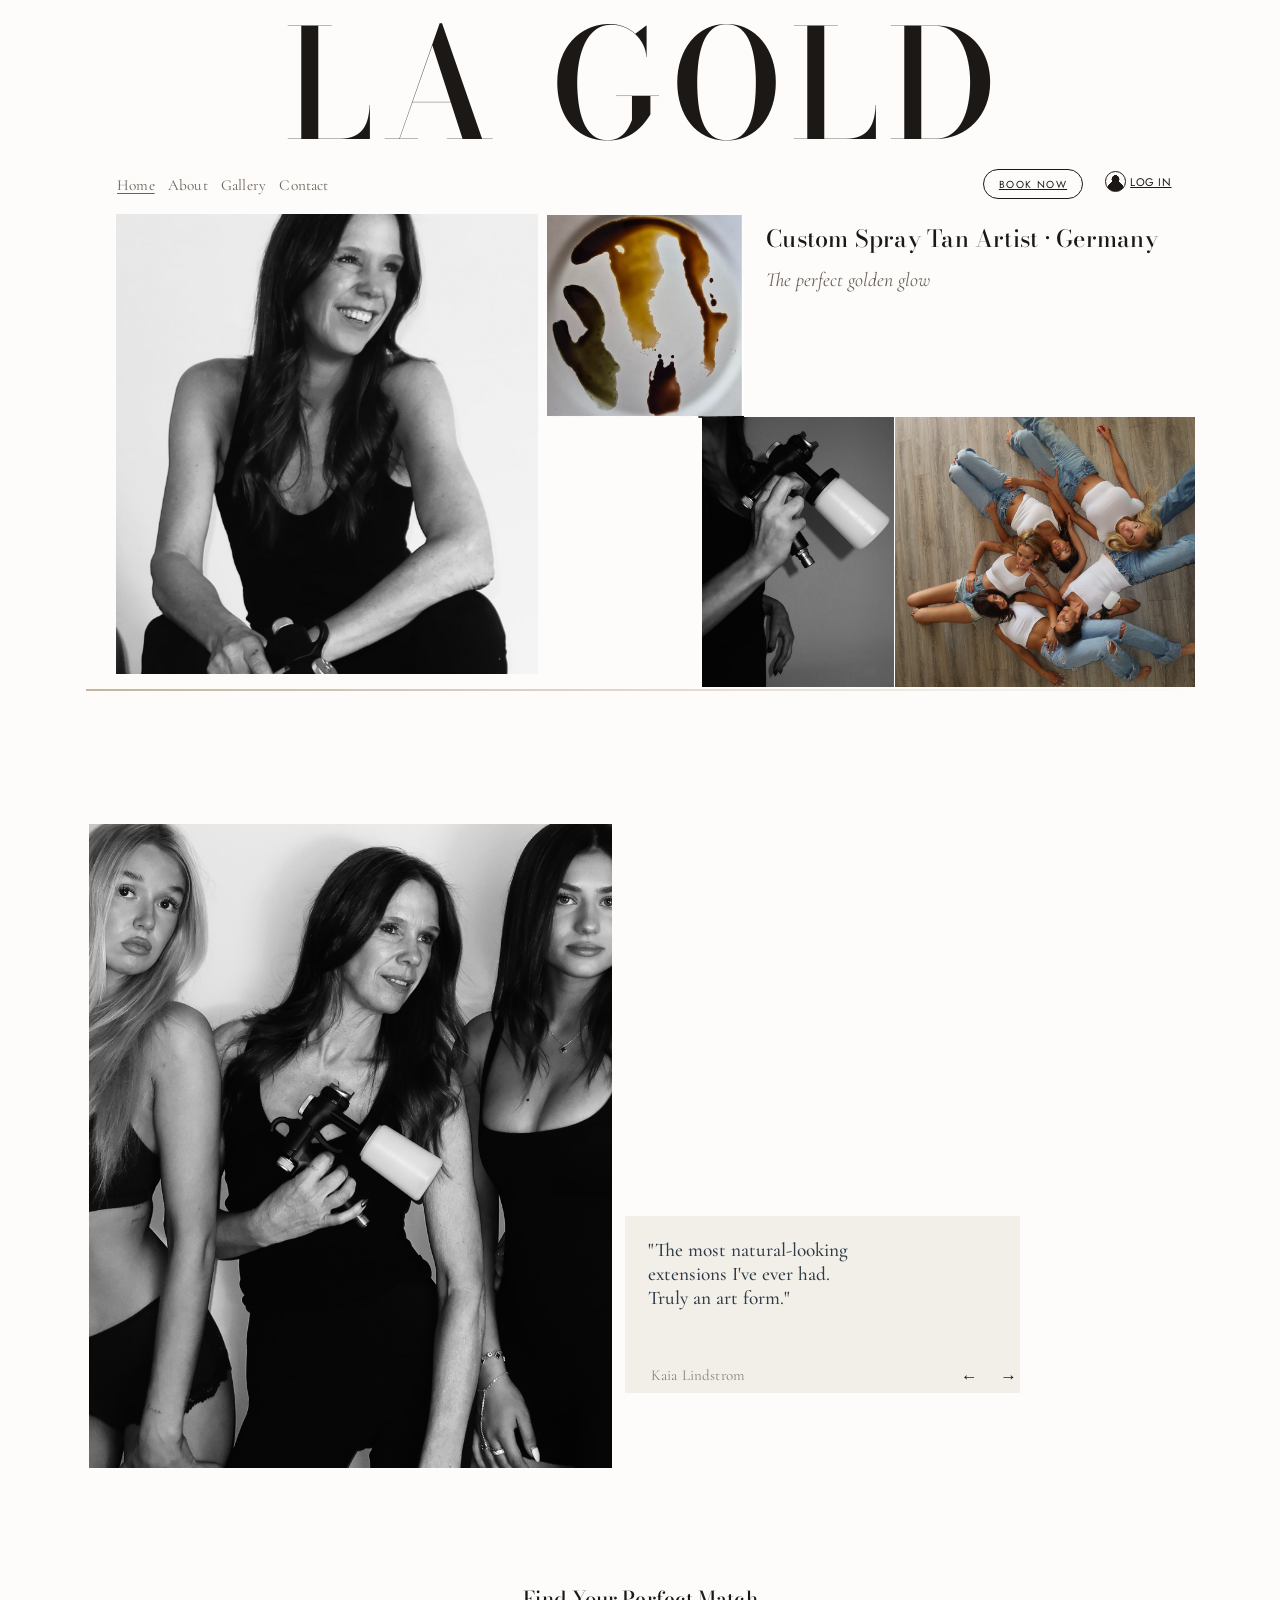
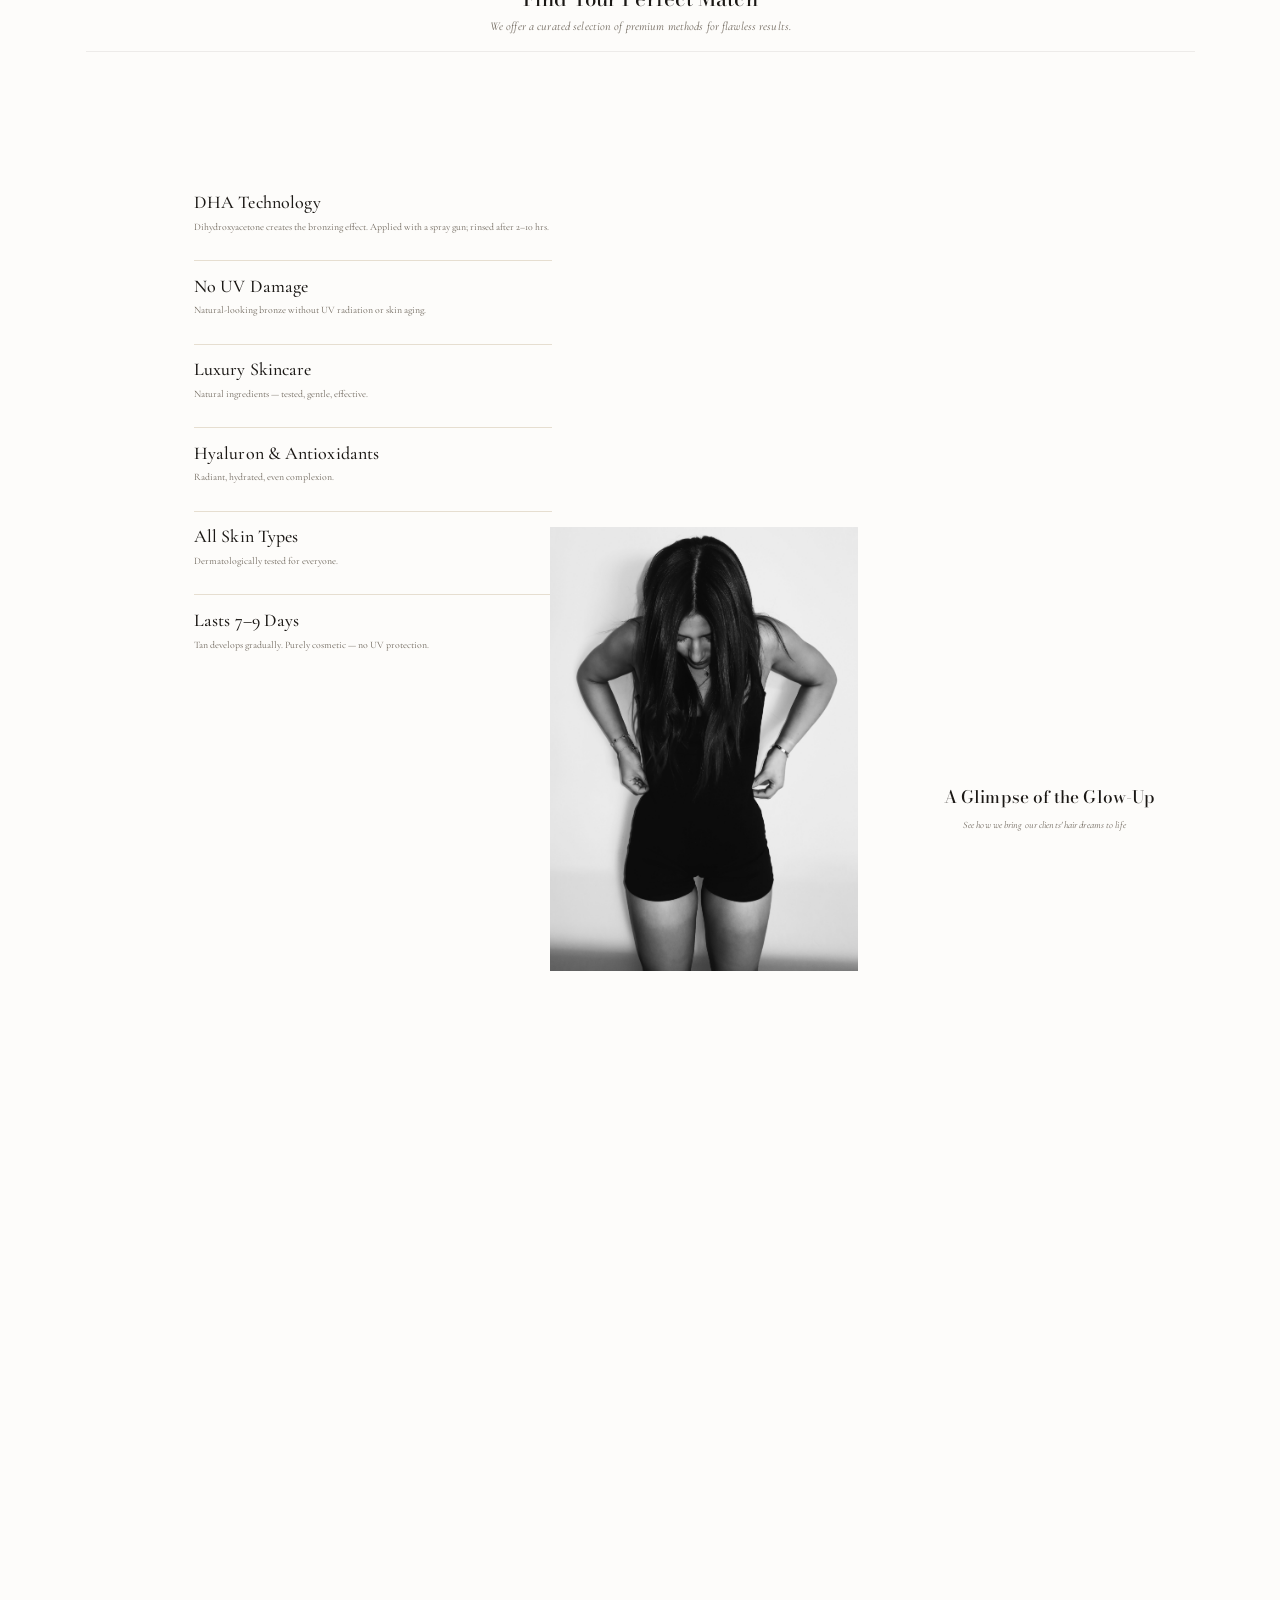
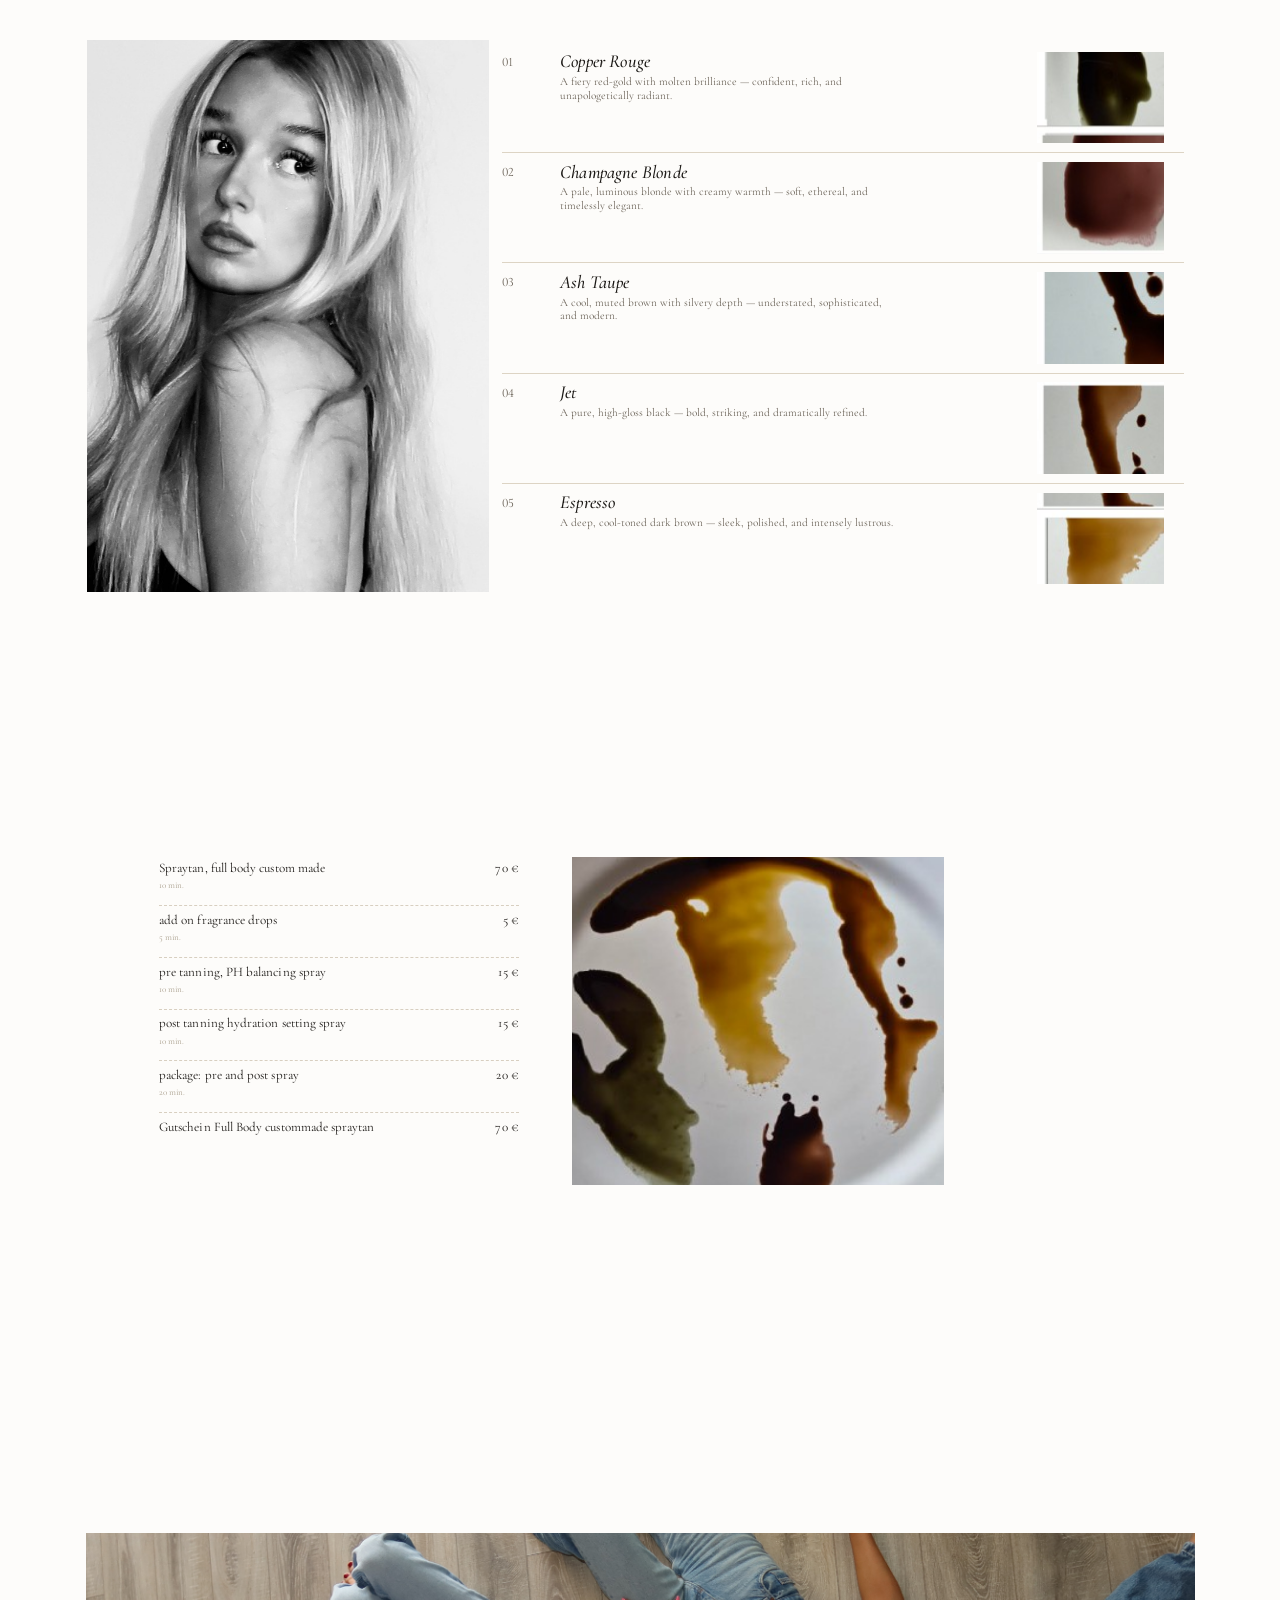
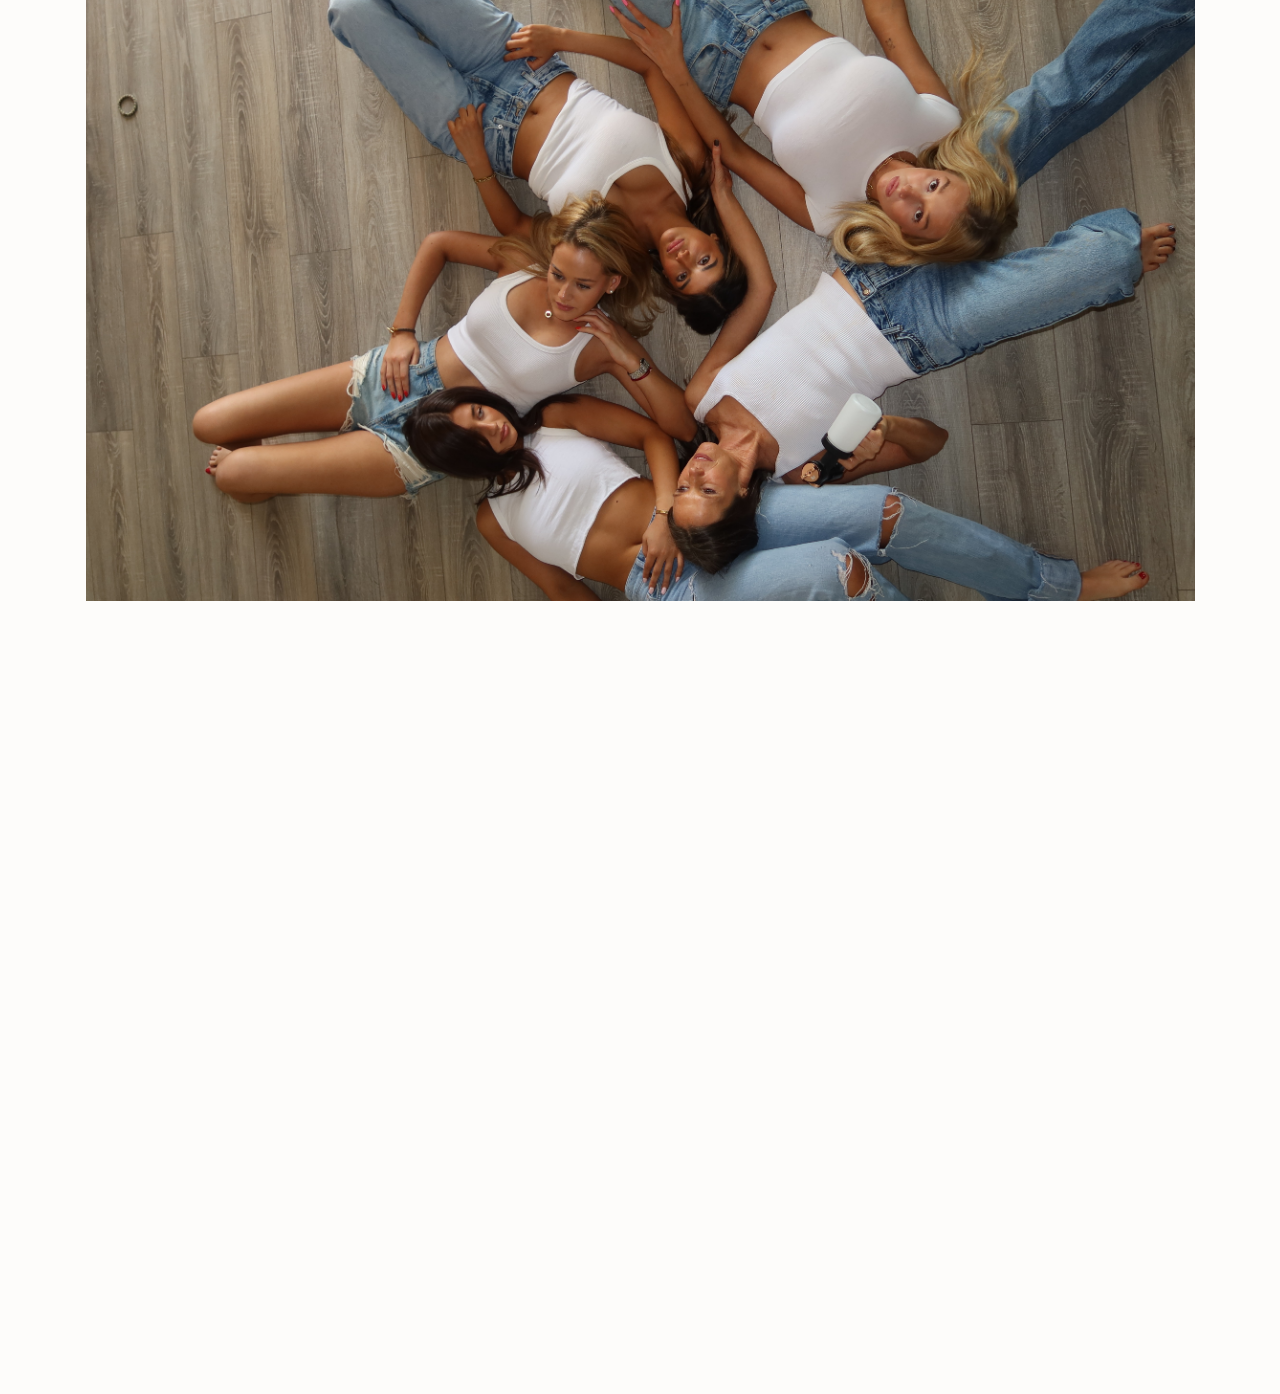
==== commit 06b877e2: "alive.html: run Ken-Burns inside fixed photo frames (exact static dimensions) Wrap each feature phot" ====
--- a/alive.html
+++ b/alive.html
@@ -415,15 +415,20 @@
     body.alive .rv.up{ transform:translateY(26px); }
     body.alive .rv.in{ opacity:1; transform:none; }
 
-    /* slow Ken-Burns drift on the big feature photographs (scale>1 so the
-       cover image always overflows its box -- no edge gaps while it moves) */
-    body.alive #s1 .p1, body.alive #s2 .pic1, body.alive #s4 .pic-big,
-    body.alive #s5 .pic1, body.alive #s6 .pic2, body.alive #s7 .pic1{
+    /* slow Ken-Burns drift on the big feature photographs. The photo FRAME
+       keeps the exact static geometry and clips its content; only an oversized
+       inner image layer (inset:-9% -> larger than the frame on every side)
+       moves, so the drift never spills past the frame or shifts the layout,
+       and the enlargement guarantees no edge gaps while it pans/zooms. */
+    body.alive .kbimg{
+      position:absolute; inset:-9%;
+      background-size:cover; background-position:center;
+      will-change:transform;
       animation: aliveKB 26s ease-in-out infinite alternate;
     }
     @keyframes aliveKB{
-      from{ transform:scale(1.05) translate(-1.2%, -1.0%); }
-      to  { transform:scale(1.08) translate(1.2%, 1.2%); }
+      from{ transform:scale(1.00) translate(-1.6%, -1.3%); }
+      to  { transform:scale(1.05) translate( 1.6%,  1.4%); }
     }
 
     /* hero logo breathes in on load */
@@ -437,8 +442,7 @@
 
     @media (prefers-reduced-motion: reduce){
       body.alive .rv{ opacity:1 !important; transform:none !important; transition:none; }
-      body.alive [style*="background-image"], body.alive .p1, body.alive .pic1,
-      body.alive .pic-big, body.alive .pic2, body.alive .logo{ animation:none !important; }
+      body.alive .kbimg, body.alive .logo{ animation:none !important; }
     }
   </style>
 </head>
@@ -462,7 +466,7 @@
       <p>The perfect golden glow</p>
     </div>
 
-    <div class="ph p1" style="background-image:url('assets/home-portrait.jpg');background-size:cover;background-position:center;border:0;"></div>
+    <div class="ph p1" style="border:0;overflow:hidden;"><div class="kbimg" style="background-image:url('assets/home-portrait.jpg');"></div></div>
     <div class="ph p2" style="background-image:url('assets/home-swatch.jpg');background-size:cover;background-position:center;border:0;"></div>
     <div class="ph p3" style="background-image:url('assets/home-airbrush.jpg');background-size:cover;background-position:center;border:0;"></div>
     <div class="ph p4" style="background-image:url('assets/home-group.jpg');background-size:cover;background-position:center;border:0;"></div>
@@ -474,7 +478,7 @@
 <div class="stage">
 
     <!-- Picture 1 -->
-    <div class="ph pic1" style="background-image:url('assets/reviews-community.jpg');background-size:cover;background-position:center;border:0;"></div>
+    <div class="ph pic1" style="border:0;overflow:hidden;"><div class="kbimg" style="background-image:url('assets/reviews-community.jpg');"></div></div>
 
     <!-- Heading -->
     <h2 class="heading">Words from Our Community</h2>
@@ -539,7 +543,7 @@
 <div class="stage">
 
     <div class="ph pic-top" style="background-image:url('assets/glimpse-studio.jpg');background-size:cover;background-position:center;border:0;"></div>
-    <div class="ph pic-big" style="background-image:url('assets/glimpse-group.jpg');background-size:cover;background-position:center;border:0;"></div>
+    <div class="ph pic-big" style="border:0;overflow:hidden;"><div class="kbimg" style="background-image:url('assets/glimpse-group.jpg');"></div></div>
 
     <h2 class="title">A Glimpse of the Glow-Up</h2>
     <p class="subtitle">See how we bring our clients' hair dreams to life</p>
@@ -556,7 +560,7 @@
     <p class="subtitle">We offer a curated selection of premium methods for flawless results.</p>
 
     <!-- Picture 1 -->
-    <div class="ph pic1" style="background-image:url('assets/colors-portrait.jpg');background-size:cover;background-position:center;border:0;"></div>
+    <div class="ph pic1" style="border:0;overflow:hidden;"><div class="kbimg" style="background-image:url('assets/colors-portrait.jpg');"></div></div>
 
     <!-- text block: the shade list -->
     <div class="textblock">
@@ -651,7 +655,7 @@
     </div>
 
     <!-- Picture 2 -->
-    <div class="ph pic2" style="background-image:url('assets/pricing-custom.jpg');background-size:cover;background-position:center;border:0;"></div>
+    <div class="ph pic2" style="border:0;overflow:hidden;"><div class="kbimg" style="background-image:url('assets/pricing-custom.jpg');"></div></div>
 
   </div>
   </section>
@@ -662,7 +666,7 @@
 <div class="stage">
 
     <!-- Picture 1 -->
-    <div class="ph pic1" style="background-image:url('assets/group-squad.jpg');background-size:cover;background-position:center;border:0;"></div>
+    <div class="ph pic1" style="border:0;overflow:hidden;"><div class="kbimg" style="background-image:url('assets/group-squad.jpg');"></div></div>
 
   </div>
   </section>
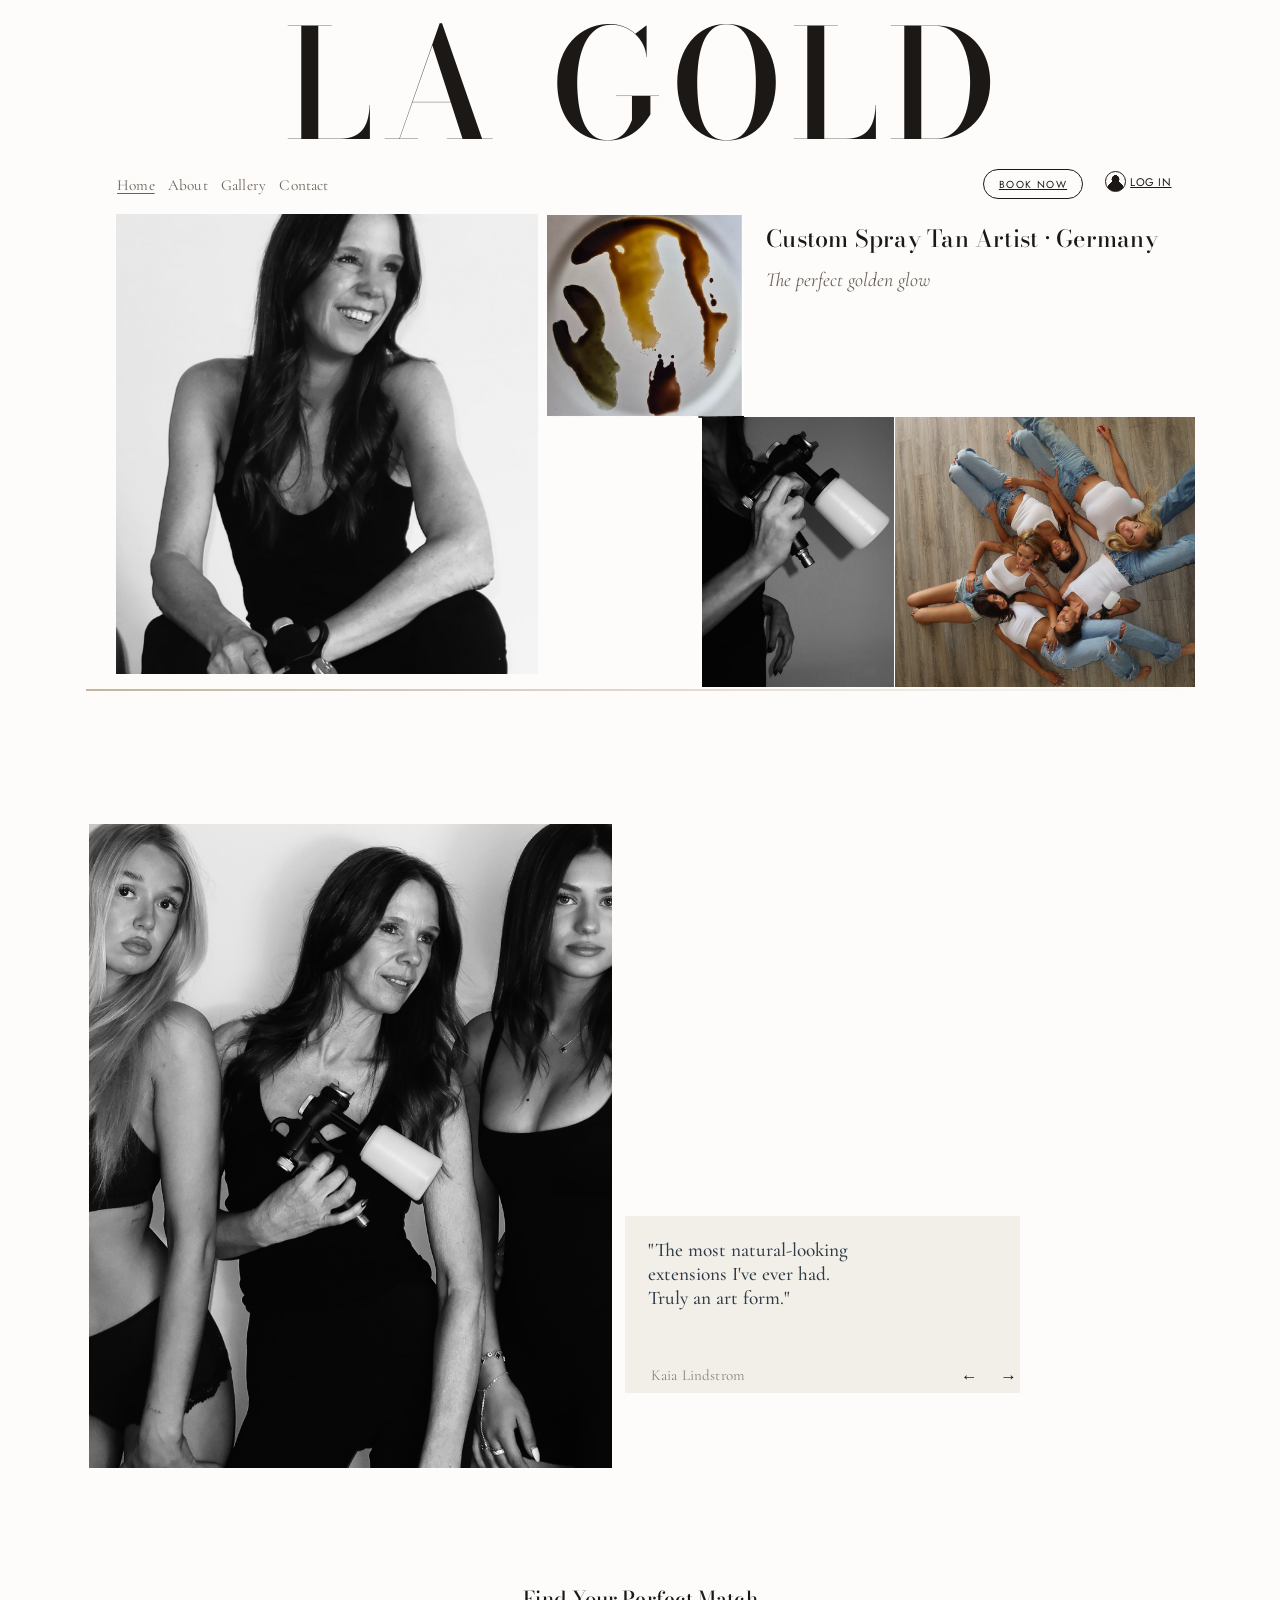
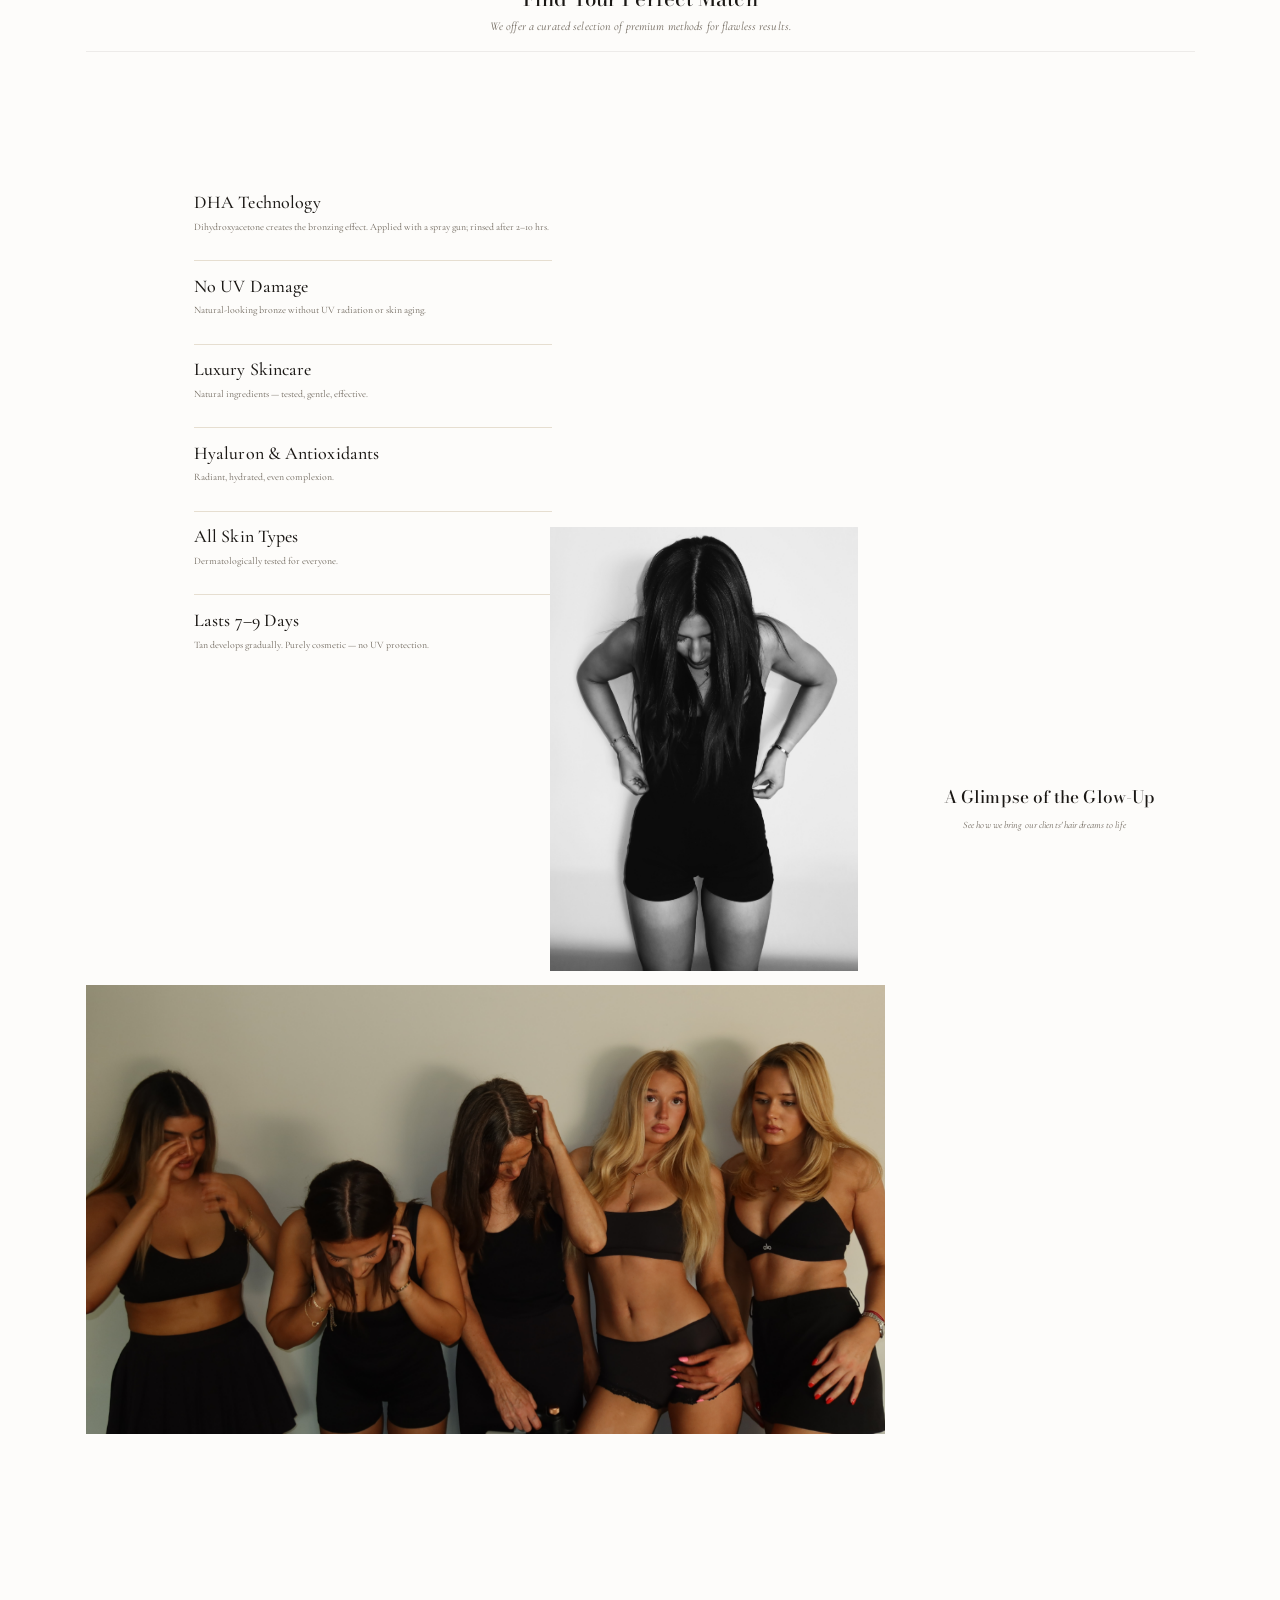
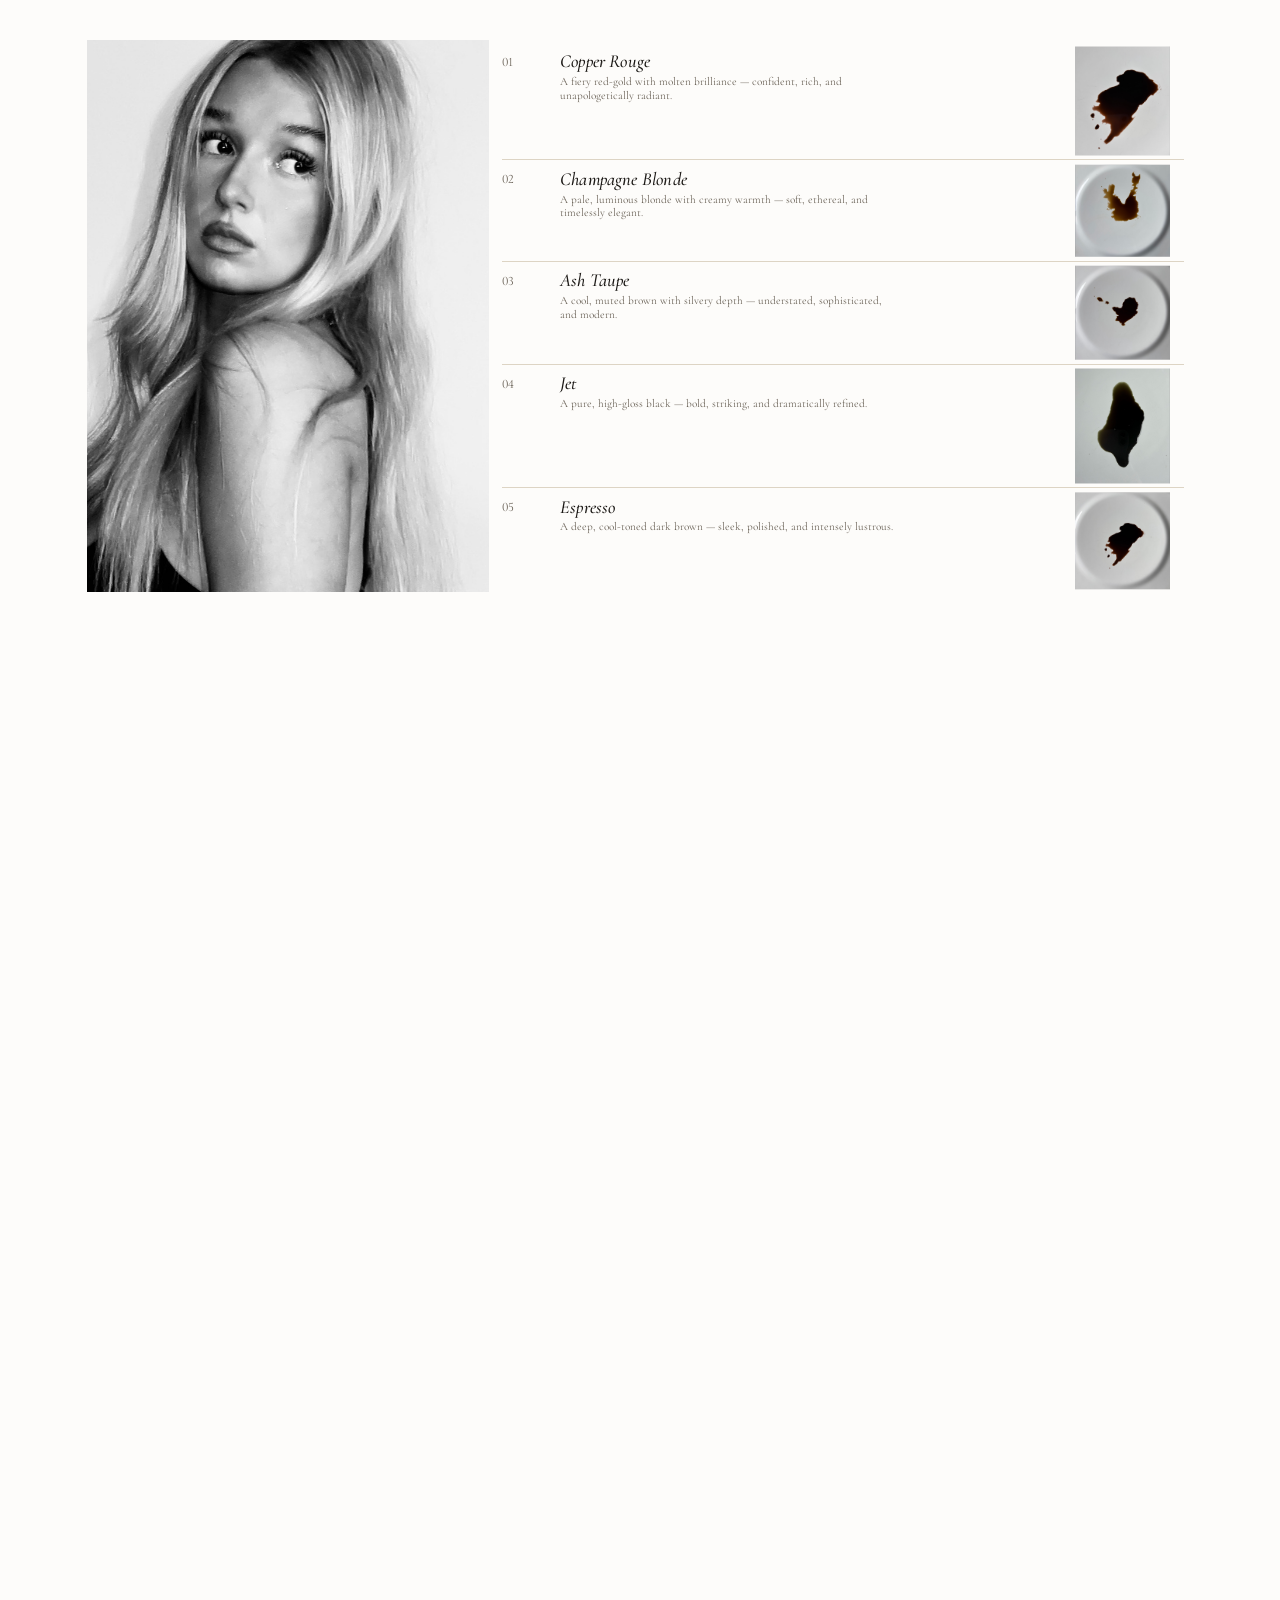
==== commit b1d2a83a: "Shades: place 5 real DHA swatch photos, size table rows to each picture Each swatch shows at its nat" ====
--- a/alive.html
+++ b/alive.html
@@ -242,10 +242,15 @@
       overflow:hidden; }
 #s5 .list{ position:absolute; left:0; top:0; width:100%; height:100%;
       display:flex; flex-direction:column; }
-#s5 .row{ flex:1; position:relative;
+#s5 .row{ flex-basis:0; position:relative;
       border-top:1px solid var(--rule);
       padding-top:1.0cqw; }
 #s5 .row:first-child{ border-top:0; }
+#s5 .r01{ flex-grow:1.143; }
+#s5 .r02{ flex-grow:0.969; }
+#s5 .r03{ flex-grow:0.991; }
+#s5 .r04{ flex-grow:1.205; }
+#s5 .r05{ flex-grow:1.019; }
 #s5 .rnum{ position:absolute; left:0; top:1.0cqw;
       font-family:var(--serif); font-feature-settings:"lnum" 1; color:var(--ink-soft);
       font-size:1.16cqw; letter-spacing:0.04em; }
@@ -255,8 +260,13 @@
 #s5 .rdesc{ position:absolute; left:8.5%; top:2.9cqw; width:50%;
       font-family:var(--serif); color:var(--ink-soft);
       font-size:1.02cqw; line-height:1.22; }
-#s5 .rswatch{ left:78.5%; top:8%; width:18.5%; height:84%;
-      border:1px dashed #bcae97; }
+#s5 .rswatch{ right:2%; top:50%; transform:translateY(-50%);
+      width:14%; height:auto; border:0; }
+#s5 .rs01{ aspect-ratio:0.875; }
+#s5 .rs02{ aspect-ratio:1.032; }
+#s5 .rs03{ aspect-ratio:1.009; }
+#s5 .rs04{ aspect-ratio:0.830; }
+#s5 .rs05{ aspect-ratio:0.981; }
 #s5 .rswatch span{ font-size:0.7cqw; }
 
 /* ===== s6 (pricing.html) ===== */
@@ -572,39 +582,39 @@
           <div class="rname">Copper Rouge</div>
           <div class="rdesc">A fiery red-gold with molten brilliance —
             confident, rich, and unapologetically radiant.</div>
-          <div class="ph rswatch" style="background-image:url('assets/colors-swatch01.jpg');background-size:cover;background-position:center;border:0;"></div>
+          <div class="ph rswatch rs01" style="background-image:url('assets/colors-swatch01.jpg');background-size:cover;background-position:center;border:0;"></div>
         </div>
 
-        <div class="row">
+        <div class="row r02">
           <div class="rnum">02</div>
           <div class="rname">Champagne Blonde</div>
           <div class="rdesc">A pale, luminous blonde with creamy warmth —
             soft, ethereal, and timelessly elegant.</div>
-          <div class="ph rswatch" style="background-image:url('assets/colors-swatch02.jpg');background-size:cover;background-position:center;border:0;"></div>
+          <div class="ph rswatch rs02" style="background-image:url('assets/colors-swatch02.jpg');background-size:cover;background-position:center;border:0;"></div>
         </div>
 
-        <div class="row">
+        <div class="row r03">
           <div class="rnum">03</div>
           <div class="rname">Ash Taupe</div>
           <div class="rdesc">A cool, muted brown with silvery depth —
             understated, sophisticated, and modern.</div>
-          <div class="ph rswatch" style="background-image:url('assets/colors-swatch03.jpg');background-size:cover;background-position:center;border:0;"></div>
+          <div class="ph rswatch rs03" style="background-image:url('assets/colors-swatch03.jpg');background-size:cover;background-position:center;border:0;"></div>
         </div>
 
-        <div class="row">
+        <div class="row r04">
           <div class="rnum">04</div>
           <div class="rname">Jet</div>
           <div class="rdesc">A pure, high-gloss black — bold, striking, and
             dramatically refined.</div>
-          <div class="ph rswatch" style="background-image:url('assets/colors-swatch04.jpg');background-size:cover;background-position:center;border:0;"></div>
+          <div class="ph rswatch rs04" style="background-image:url('assets/colors-swatch04.jpg');background-size:cover;background-position:center;border:0;"></div>
         </div>
 
-        <div class="row">
+        <div class="row r05">
           <div class="rnum">05</div>
           <div class="rname">Espresso</div>
           <div class="rdesc">A deep, cool-toned dark brown — sleek, polished, and
             intensely lustrous.</div>
-          <div class="ph rswatch" style="background-image:url('assets/colors-swatch05.jpg');background-size:cover;background-position:center;border:0;"></div>
+          <div class="ph rswatch rs05" style="background-image:url('assets/colors-swatch05.jpg');background-size:cover;background-position:center;border:0;"></div>
         </div>
 
       </div>
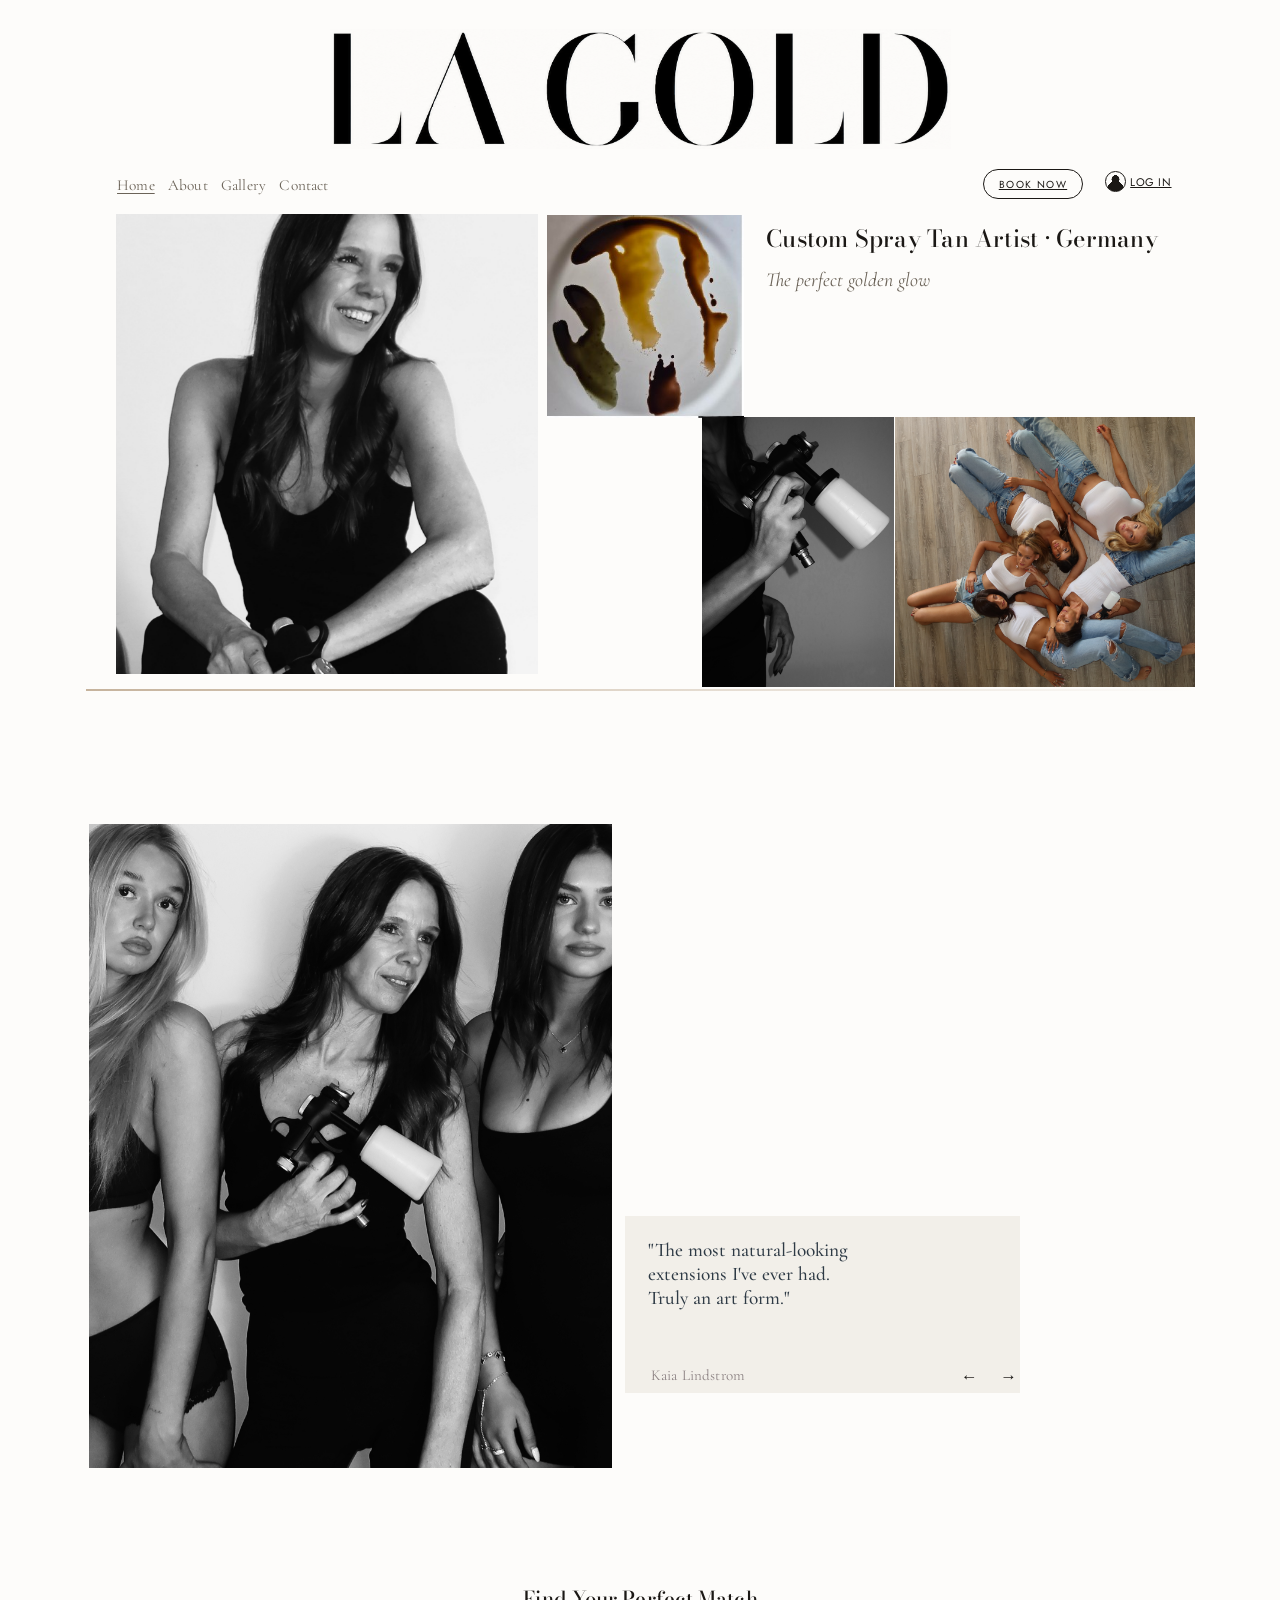
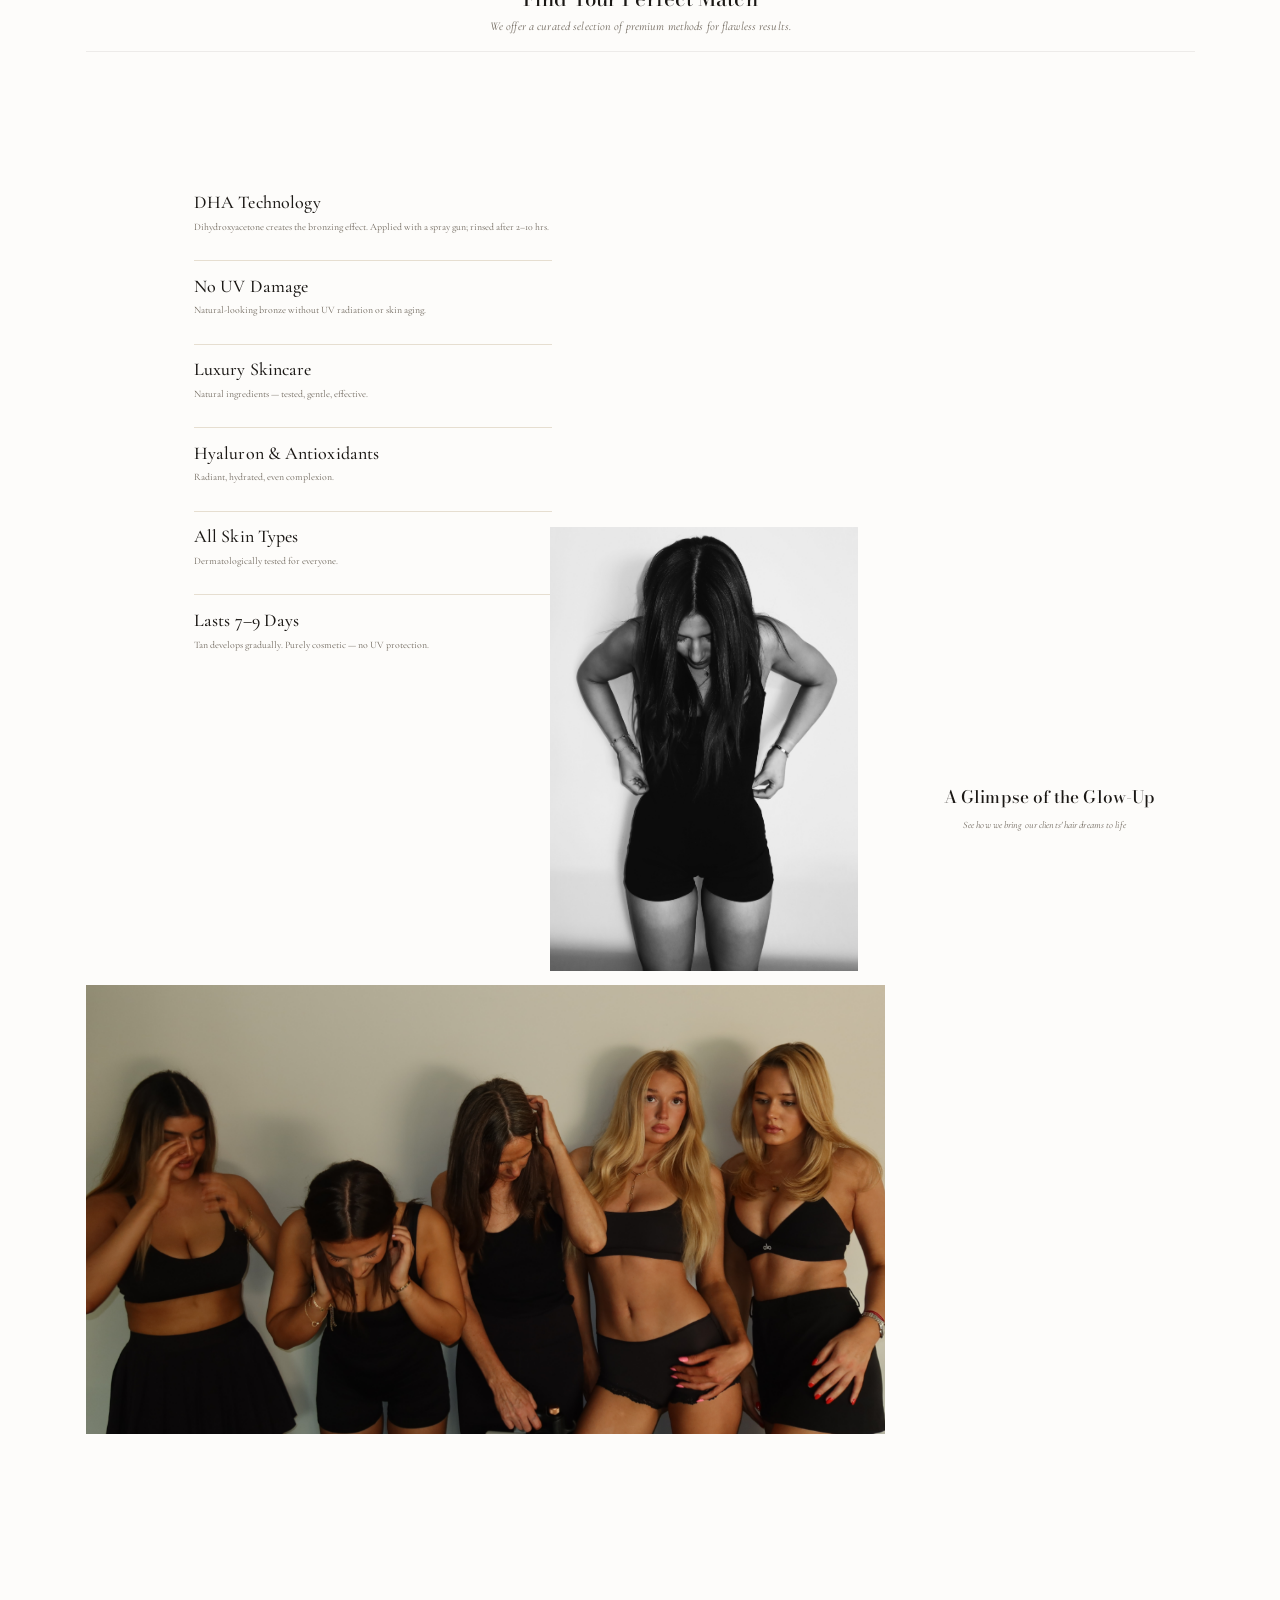
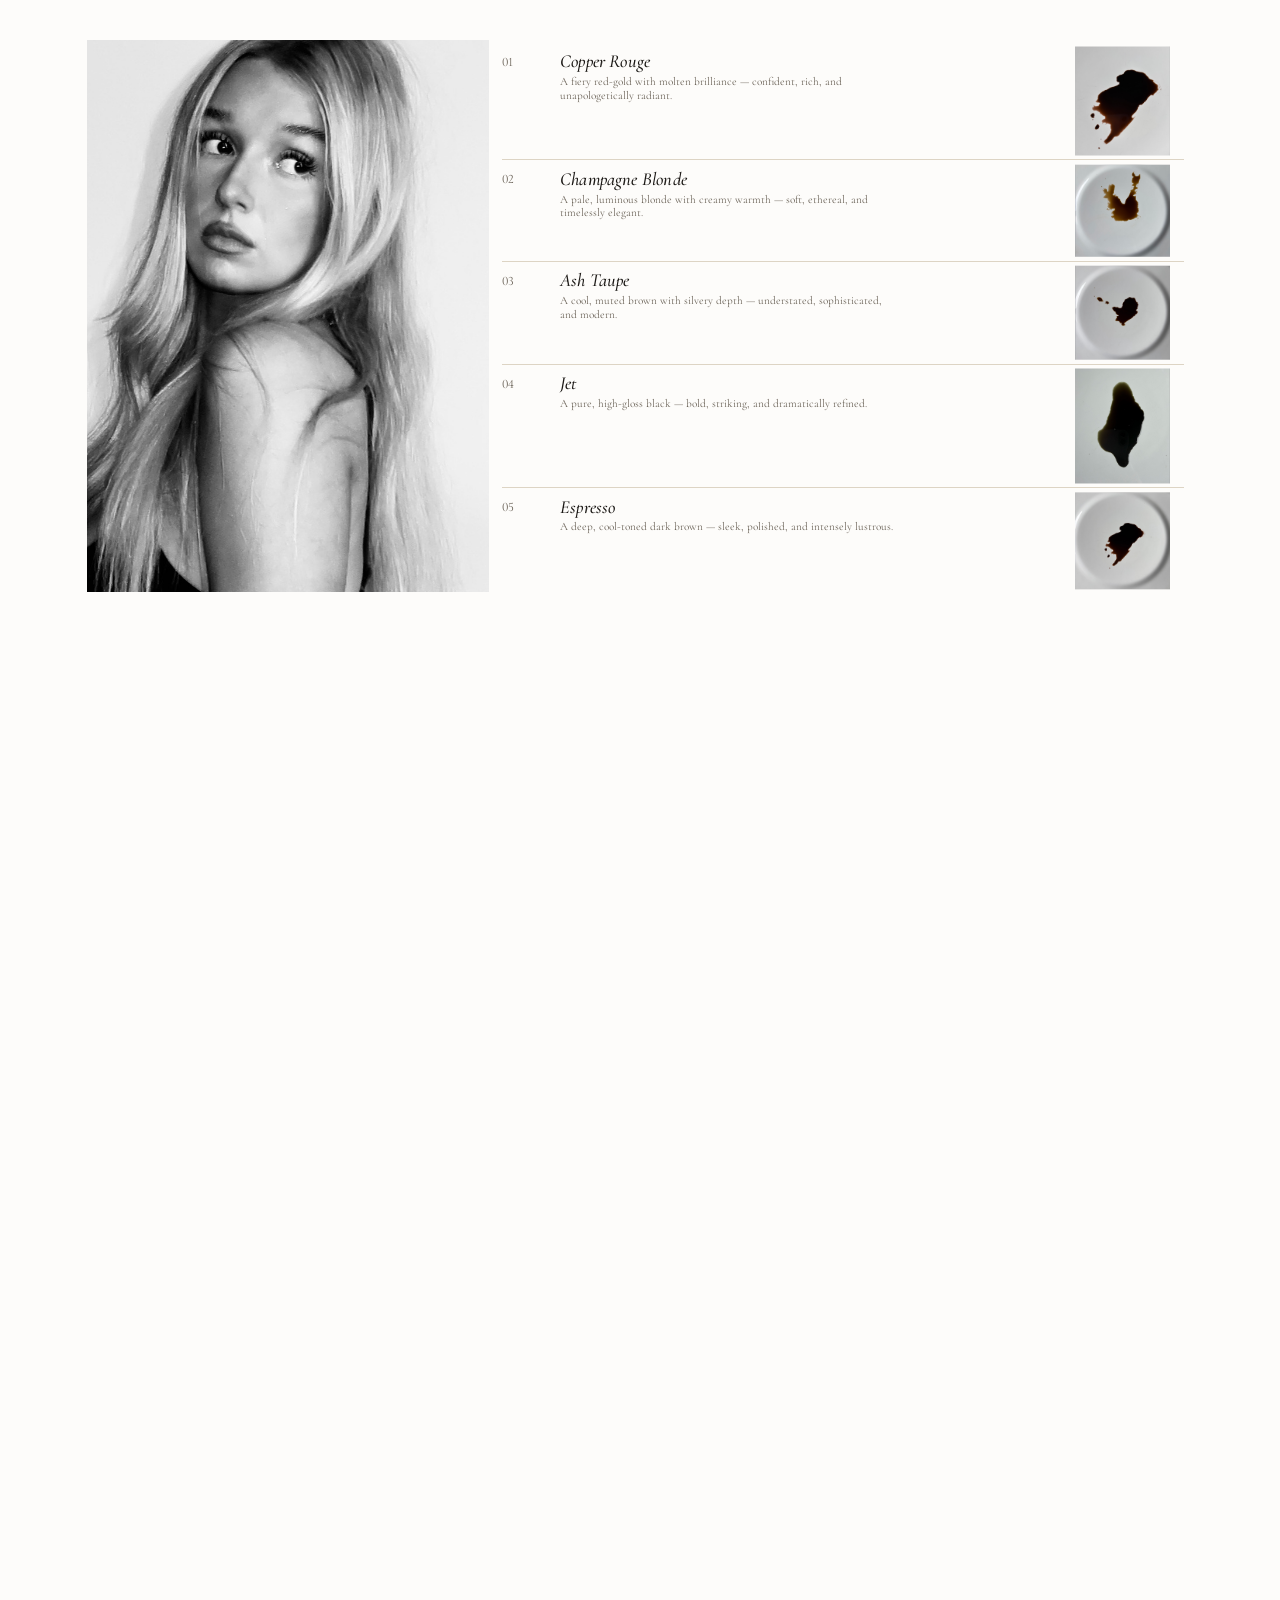
==== commit 605723b8: "Swap in the new LA GOLD wordmark logo (image, blended into paper) Replace the text logo with the tri" ====
--- a/alive.html
+++ b/alive.html
@@ -48,10 +48,10 @@
       background:var(--paper);
       container-type:inline-size;
       overflow:hidden; }
-#s1 .logo{ position:absolute; top:1.3%; left:0; width:100%;
-      text-align:center;
-      font-family:var(--display); font-weight:500;
-      font-size:13.65cqw; line-height:1; letter-spacing:0.06em; text-indent:0.06em; }
+#s1 .logo{ position:absolute; top:4.2%; left:0; width:100%;
+      text-align:center; }
+#s1 .logo img{ width:56%; height:auto; vertical-align:top;
+      mix-blend-mode:multiply; }
 #s1 .nav{ position:absolute; top:25.4%; left:2.80%;
       display:flex; gap:1.2cqw;
       font-family:var(--serif);
@@ -459,7 +459,7 @@
 <body class="alive">
   <section class="screen" id="s1">
 <div class="stage">
-    <div class="logo">LA&nbsp;GOLD</div>
+    <div class="logo"><img src="assets/logo.png" alt="LA GOLD" /></div>
 
     <nav class="nav">
       <a href="#">Home</a>
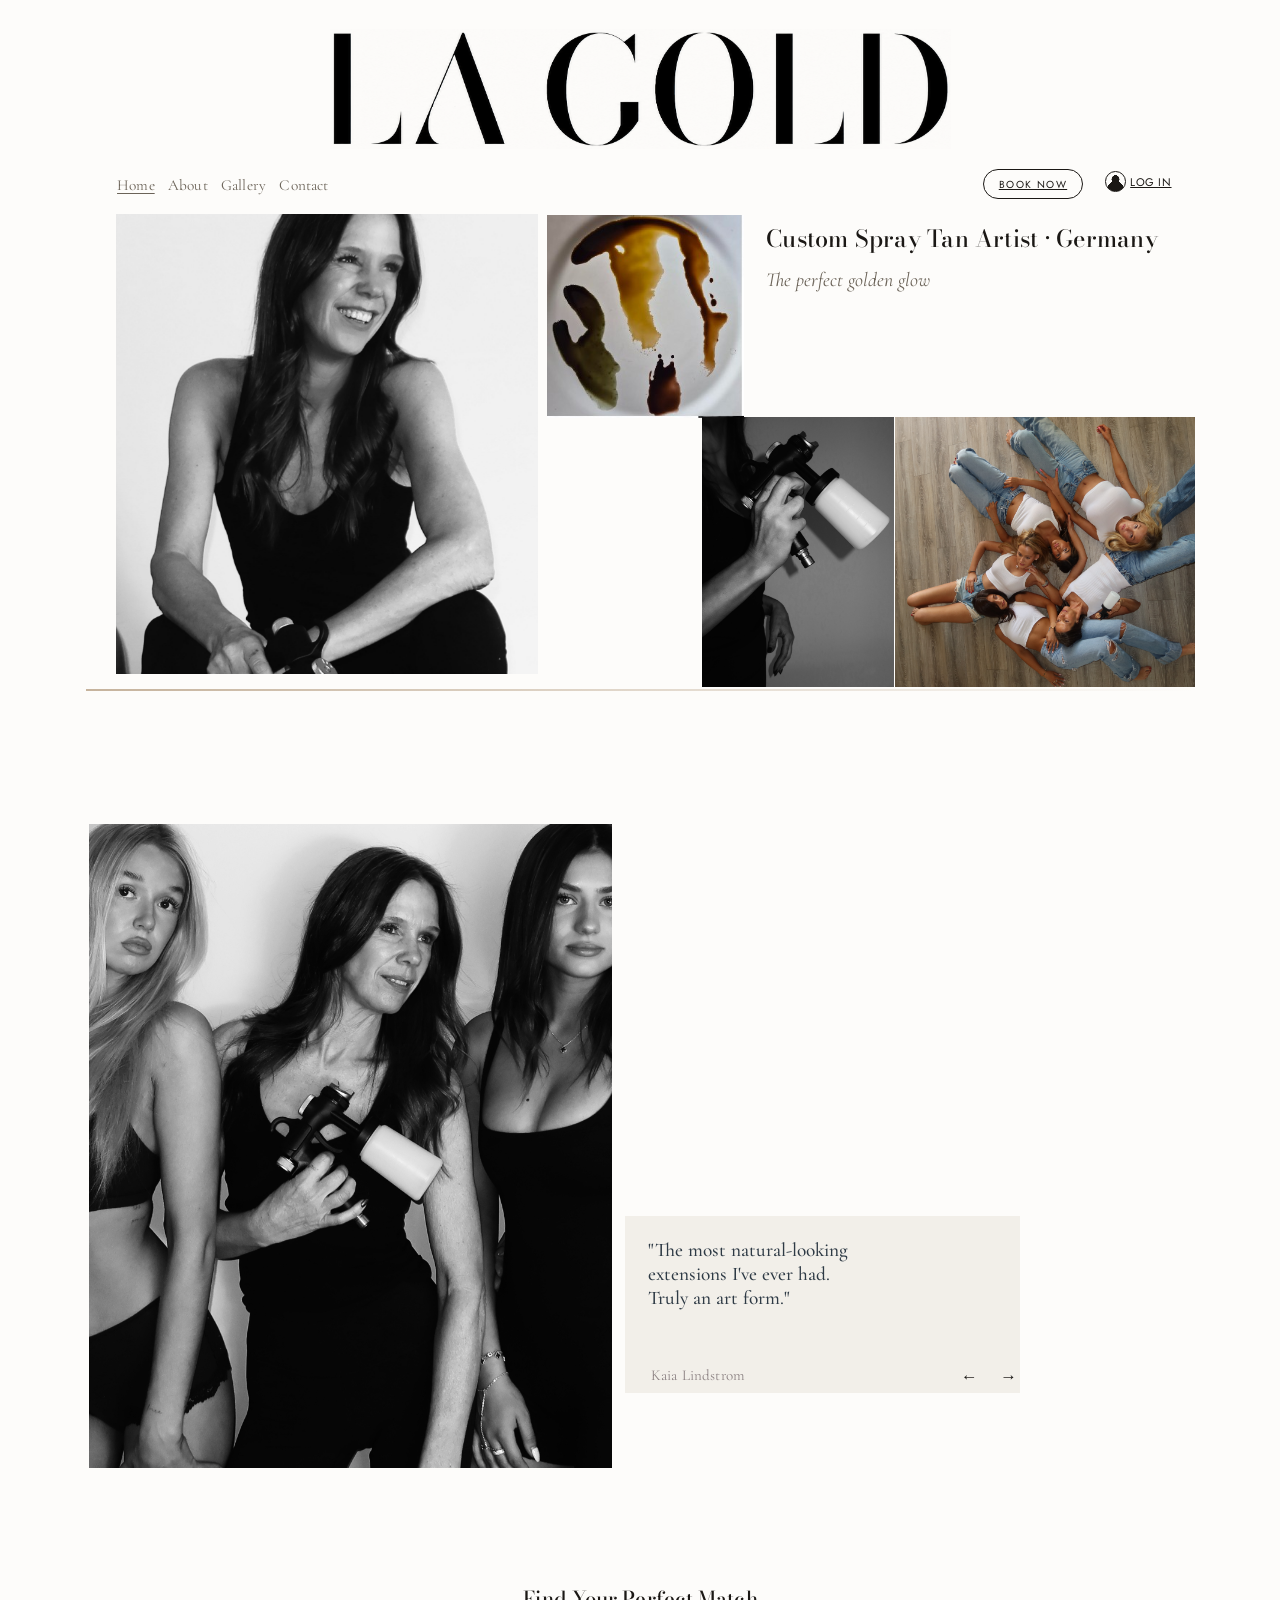
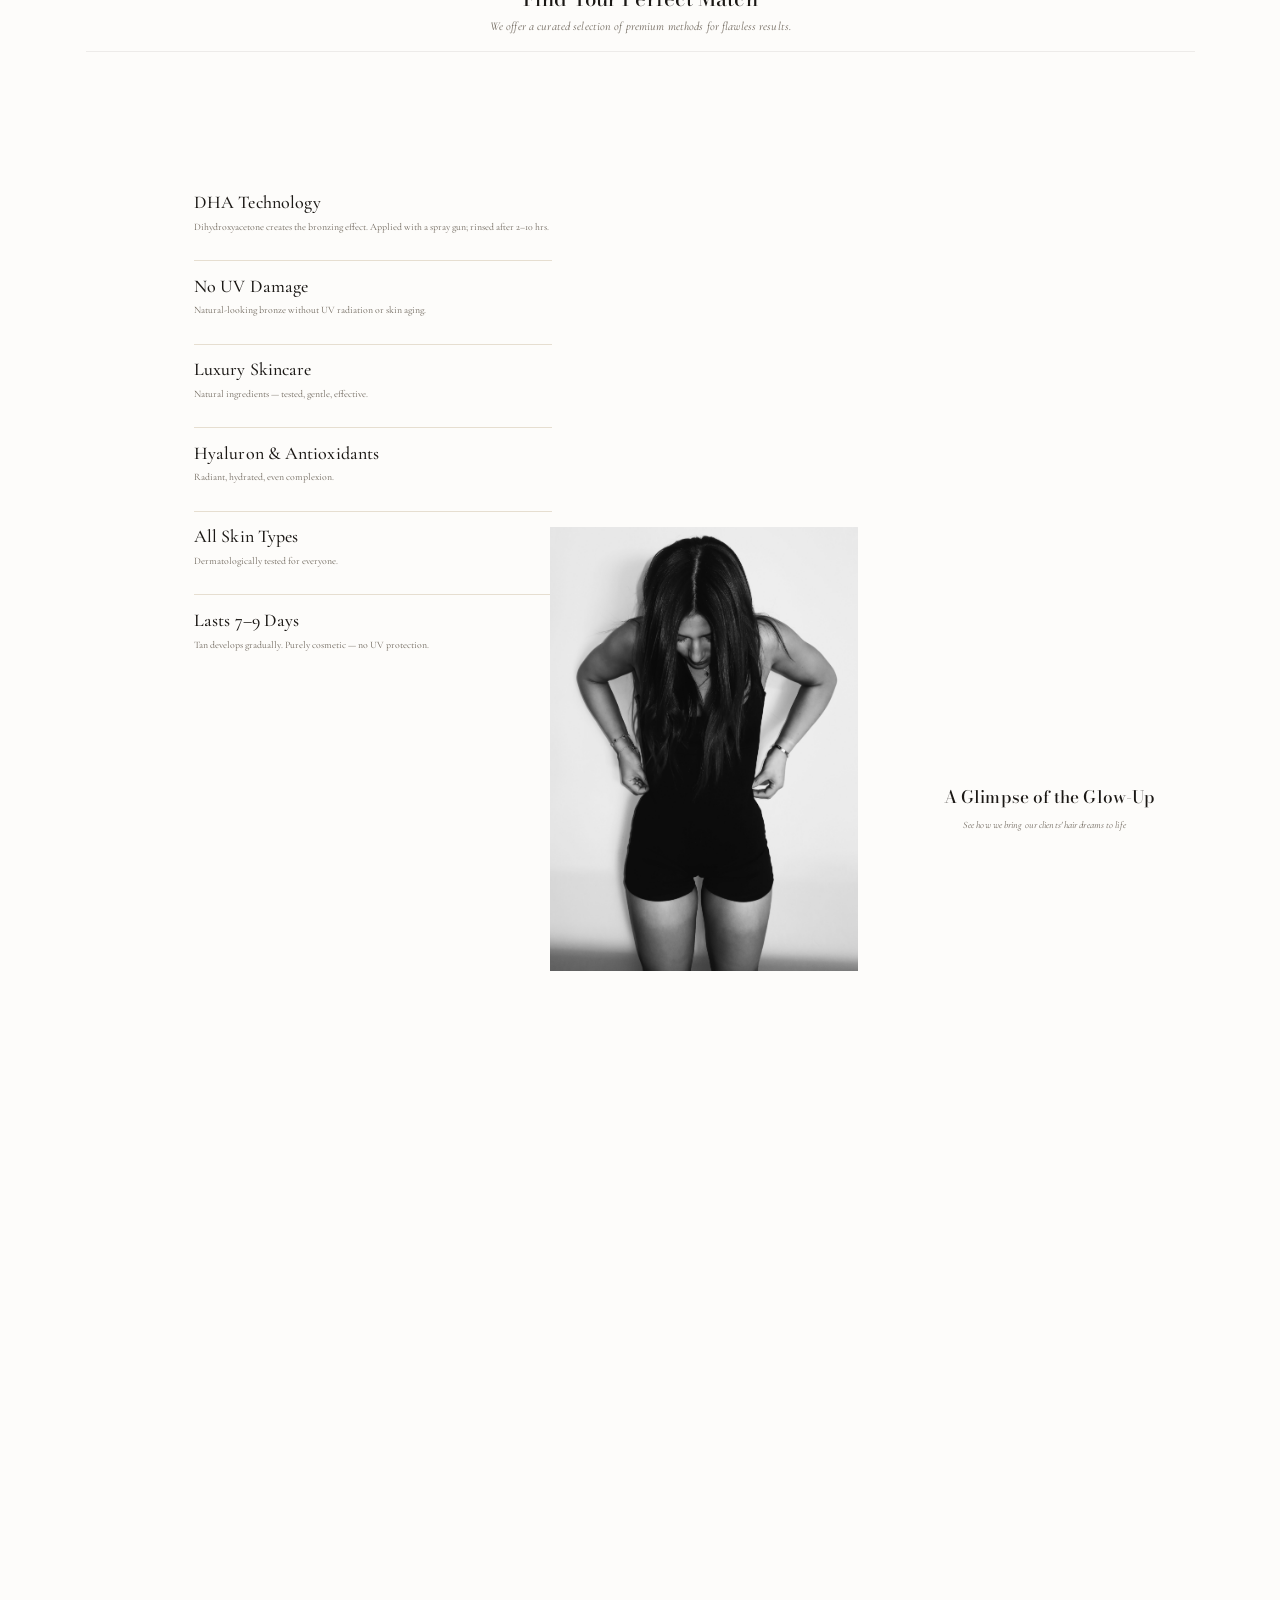
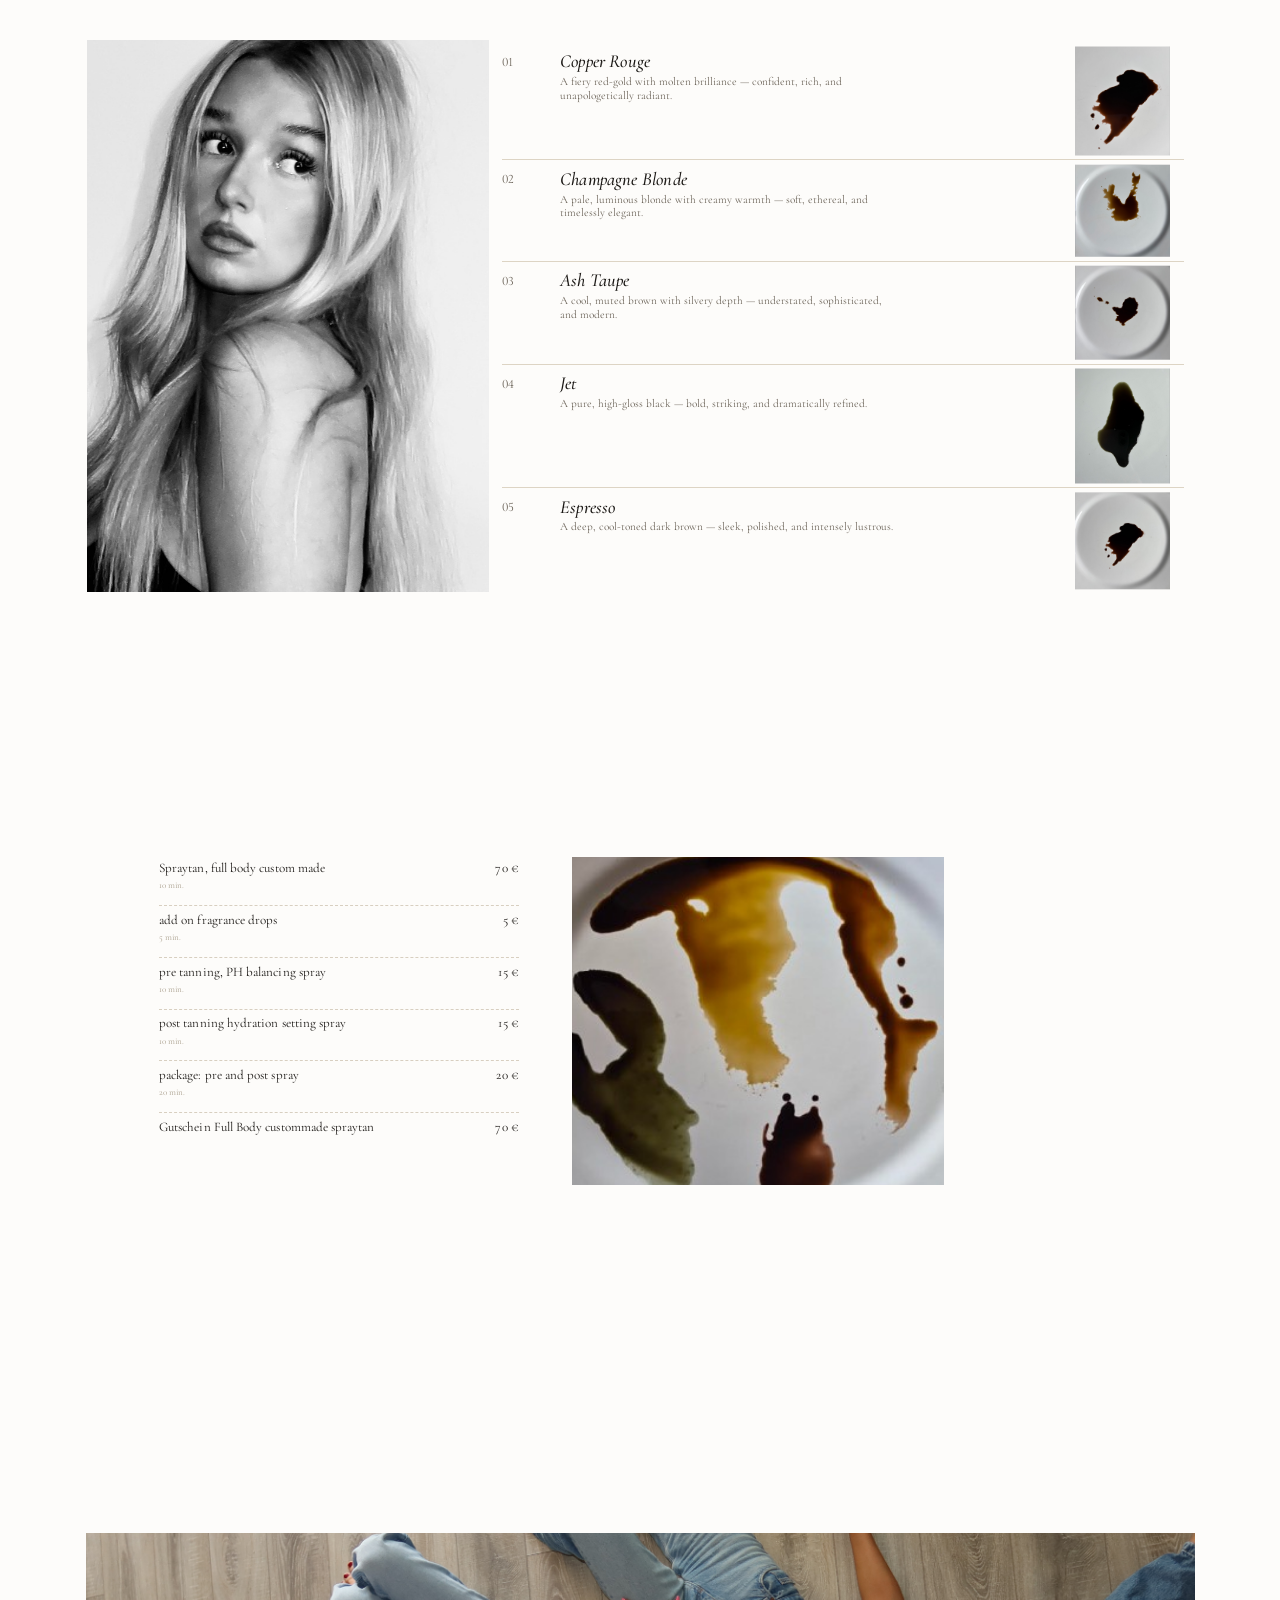
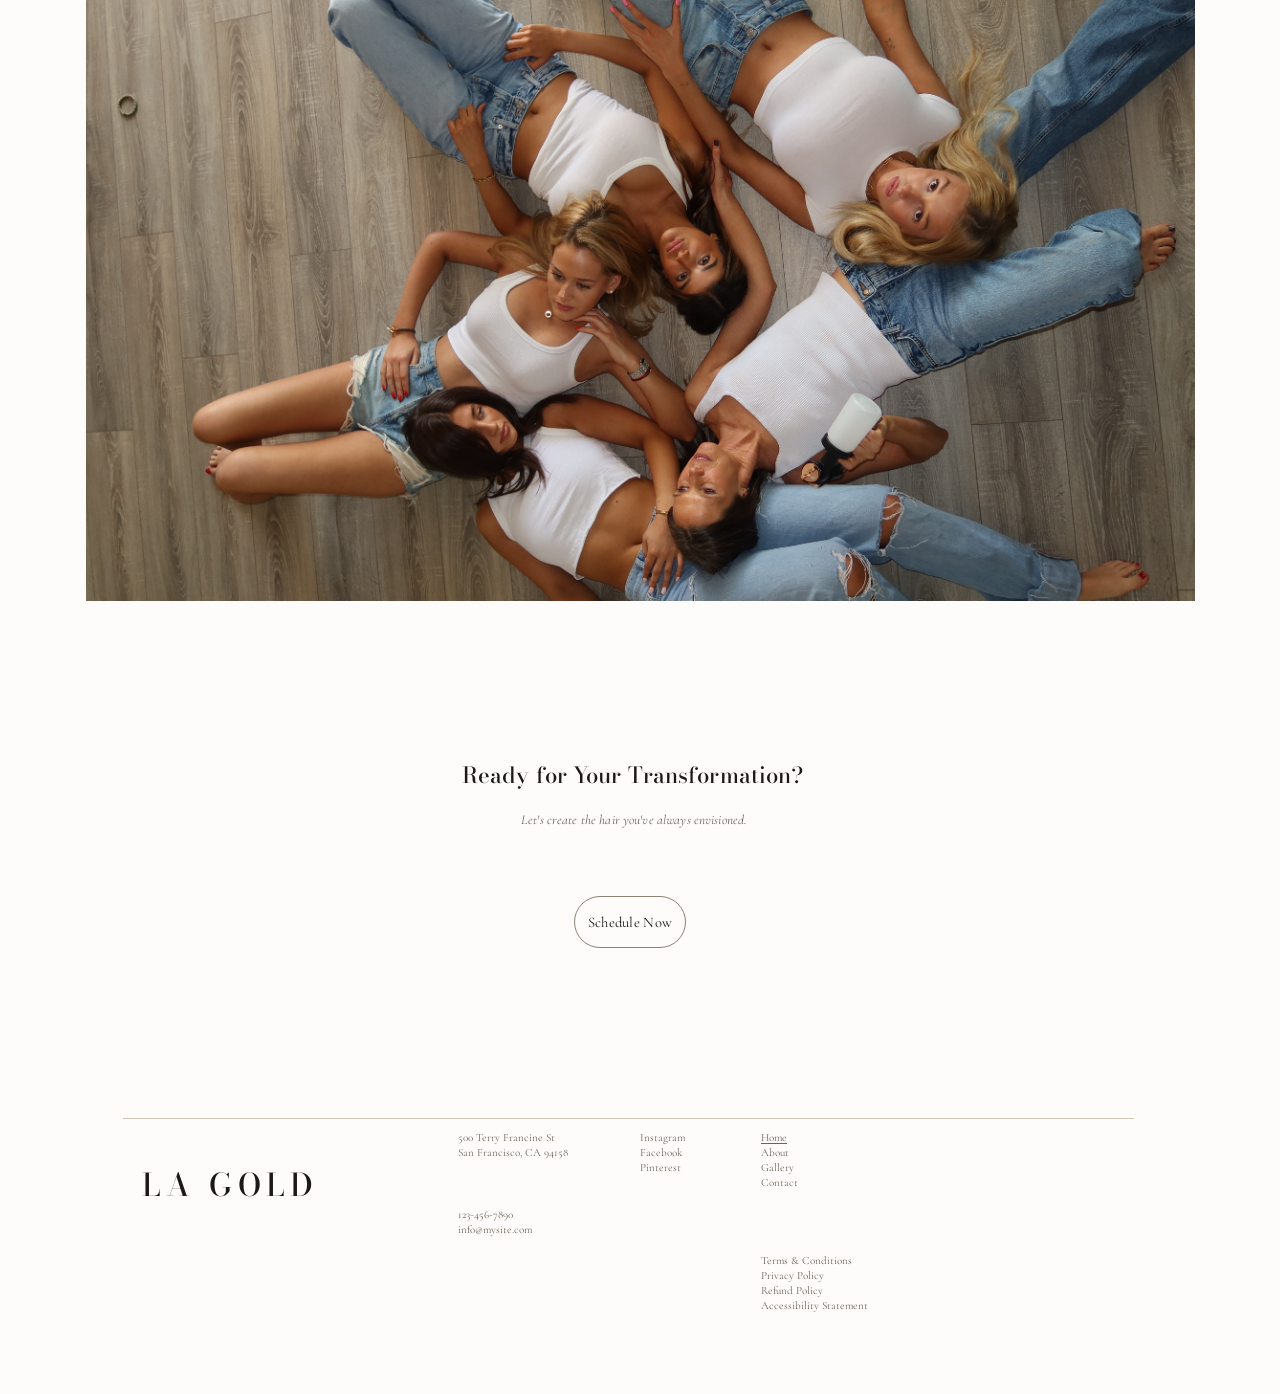
==== commit 65a905d8: "alive.html: mirror hover across the seam portrait (uniform, filter-only) Sync the .seamhover class o" ====
--- a/alive.html
+++ b/alive.html
@@ -449,6 +449,13 @@
     body.alive .ph{ transition:filter .6s ease, box-shadow .6s ease; }
     body.alive .screen .ph:hover{ filter:brightness(1.05) contrast(1.02);
       box-shadow:0 12px 44px rgba(27,24,21,.18); }
+    /* The Seam portrait is one image split across two screens (#s3 .pic +
+       #s4 .pic-top). JS mirrors the hover onto both halves (.seamhover) so the
+       whole portrait lights up as one. Filter-only glow -- no box-shadow, which
+       would otherwise draw a line along the internal join. */
+    body.alive #s3 .pic:hover, body.alive #s4 .pic-top:hover{ box-shadow:none; }
+    body.alive #s3 .pic.seamhover, body.alive #s4 .pic-top.seamhover{
+      filter:brightness(1.05) contrast(1.02); box-shadow:none; }
 
     @media (prefers-reduced-motion: reduce){
       body.alive .rv{ opacity:1 !important; transform:none !important; transition:none; }
@@ -729,6 +736,18 @@
       el.style.transitionDelay = (Math.max(0, sibs) % 8 * 70) + 'ms';
       io.observe(el);
     });
+    // The Seam portrait is split across two screens -- mirror hover onto both
+    // halves so the whole photo lights up uniformly.
+    var seam = [document.querySelector('#s3 .pic'),
+                document.querySelector('#s4 .pic-top')].filter(Boolean);
+    if(seam.length === 2){
+      seam.forEach(function(el){
+        el.addEventListener('mouseenter', function(){
+          seam.forEach(function(x){ x.classList.add('seamhover'); }); });
+        el.addEventListener('mouseleave', function(){
+          seam.forEach(function(x){ x.classList.remove('seamhover'); }); });
+      });
+    }
   })();
   </script>
 </body>
